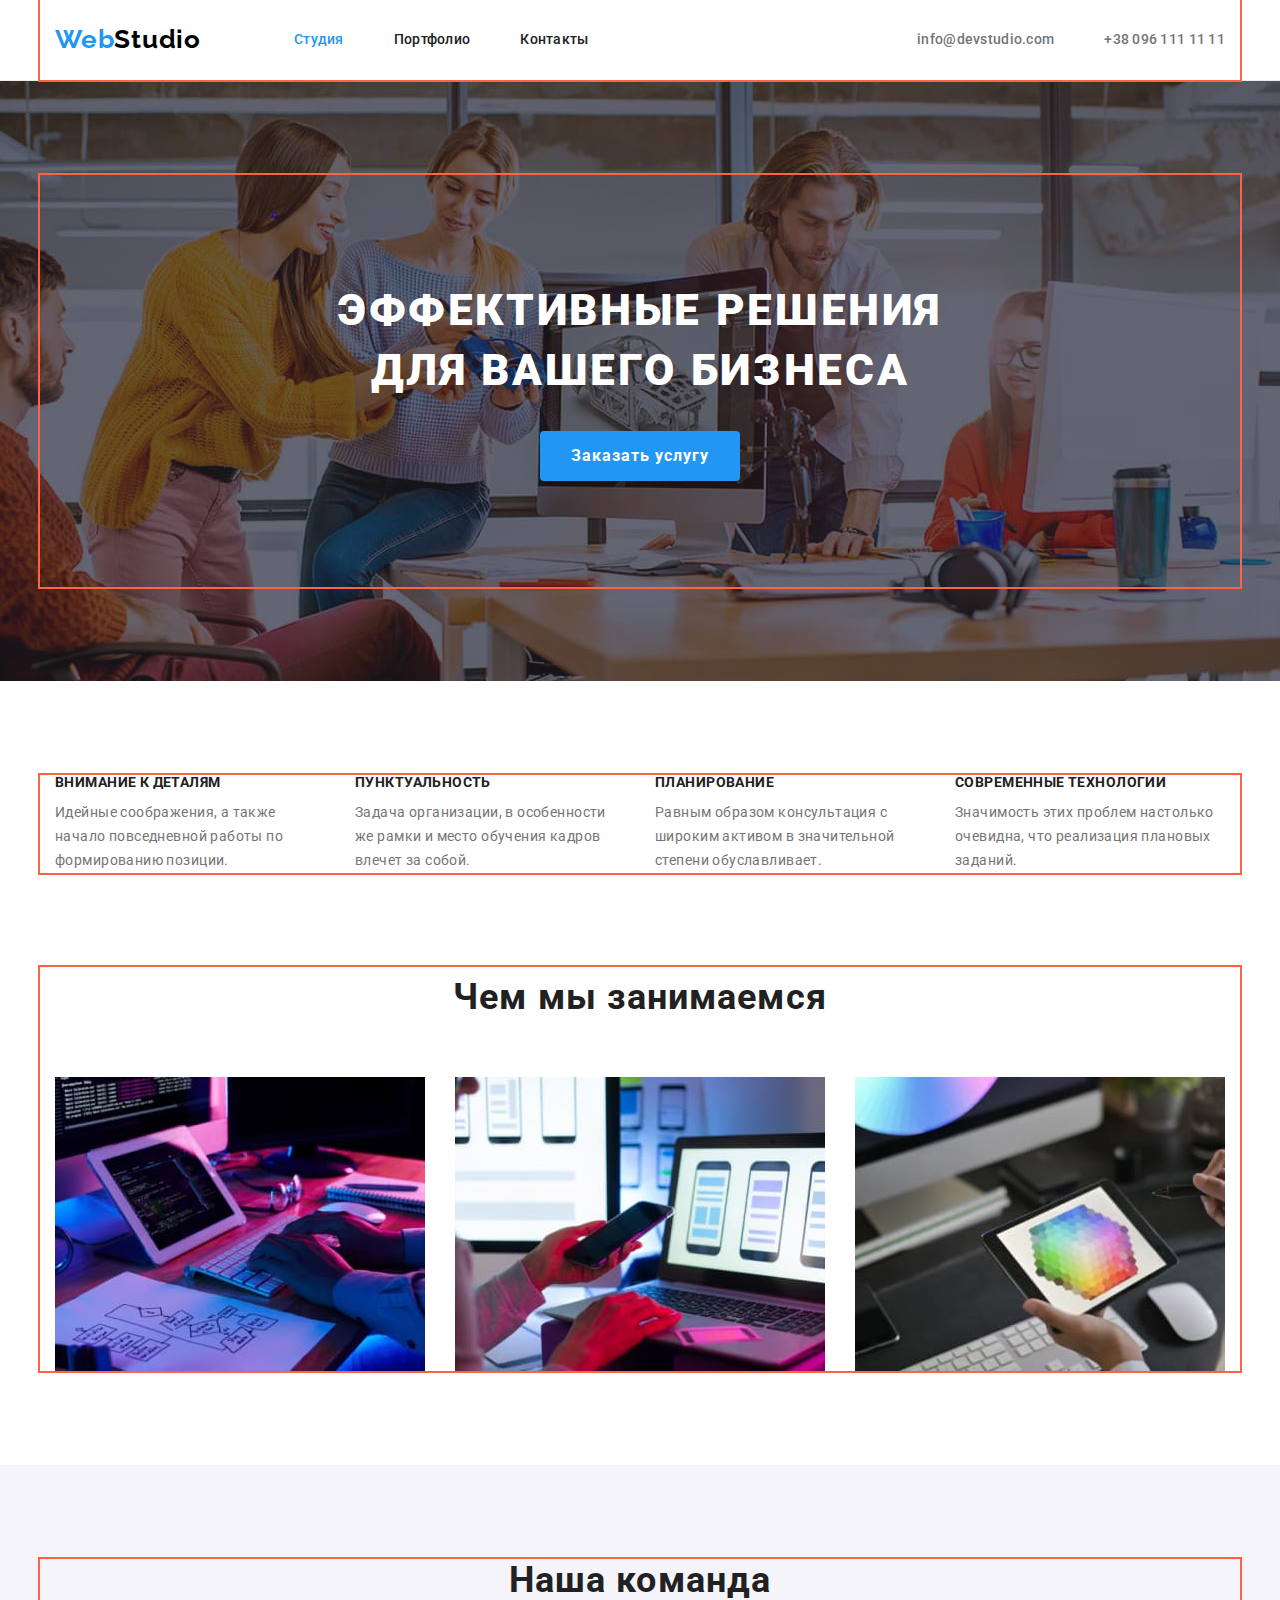
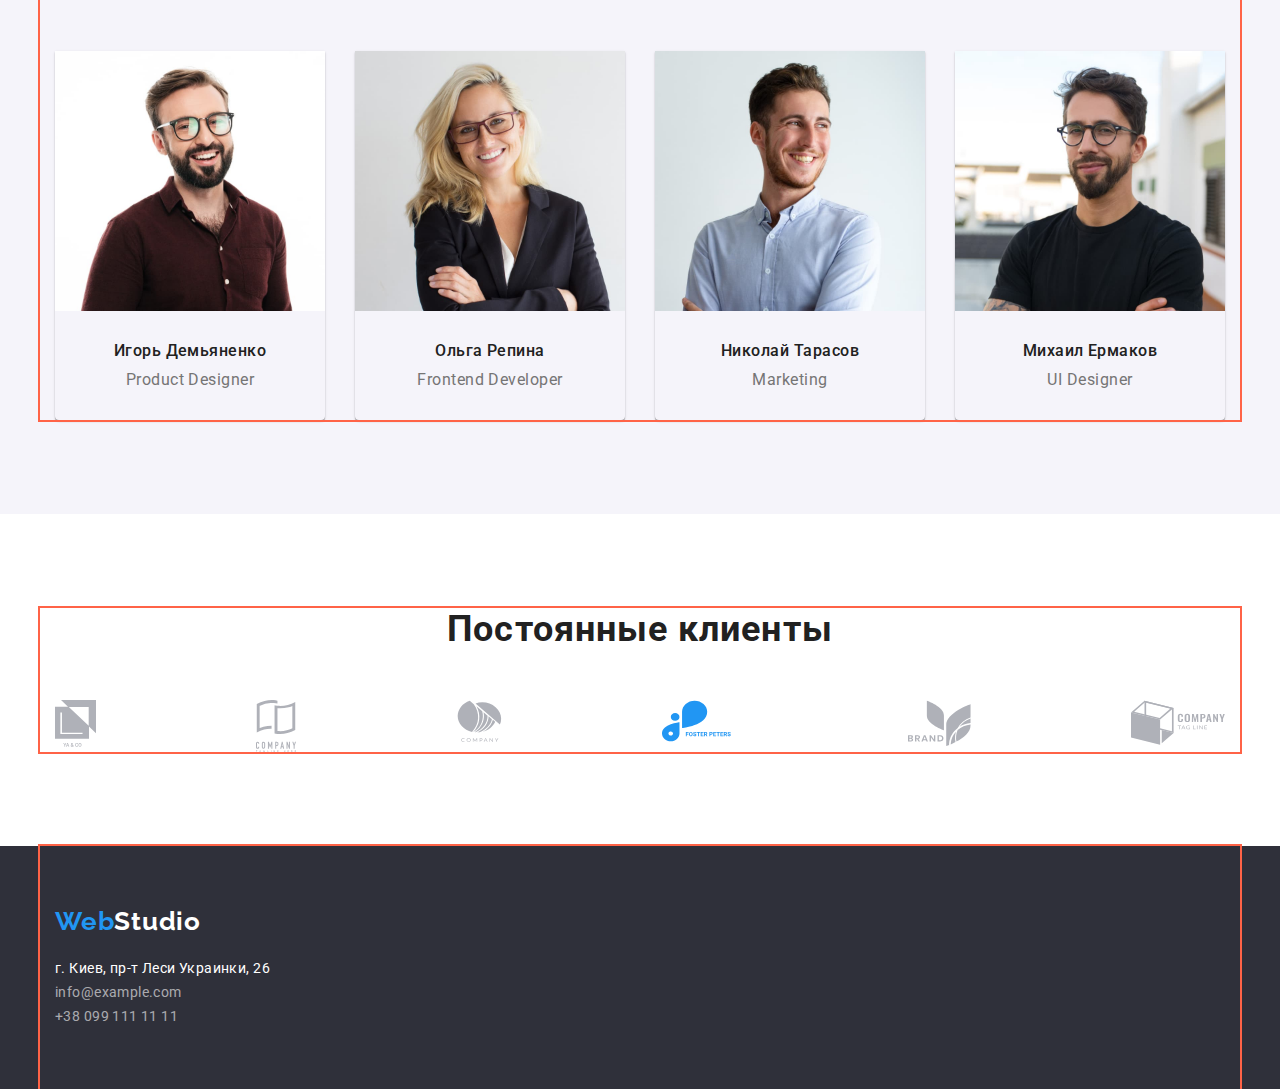
==== index.html @ 95bc1a1c "Добавил стили ховера, фокуса в Portfolio и разметку секции "Постоянные клиенты" в index.html" ====
<!DOCTYPE html>
<html lang="ru">
    <head>
        <meta charset="UTF-8" />
        <meta http-equiv="X-UA-Compatible" content="IE=edge" />
        <meta name="viewport" content="width=device-width, initial-scale=1.0" />
        <title>goit-markup-hw-02</title>
        <link rel="stylesheet" href="https://cdnjs.cloudflare.com/ajax/libs/modern-normalize/1.1.0/modern-normalize.min.css" />
        <link rel="preconnect" href="https://fonts.googleapis.com" />
        <link rel="preconnect" href="https://fonts.gstatic.com" crossorigin />
        <link href="https://fonts.googleapis.com/css2?family=Raleway:wght@700&family=Roboto:wght@400;500;700;900&display=swap" rel="stylesheet" />
        <link rel="stylesheet" href="./css/styles.css" />
    </head>

    <body>
        <!-- Шапка -->
        <header class="header">
            <!-- Навигация -->
            <div class="container">
                <nav class="header-navigation">
                    <a class="logo link" href="" lang="en"><span class="accent">Web</span>Studio</a>
                    <ul class="header-list list">
                        <li class="header-item">
                            <a class="header-link link active-page" href="./index.html">Студия</a>
                        </li>

                        <li class="header-item">
                            <a class="header-link link" href="./portfolio.html">Портфолио</a>
                        </li>

                        <li class="header-item">
                            <a class="header-link link" href="">Контакты</a>
                        </li>
                    </ul>
                </nav>

                <!-- Контакты -->
                <ul class="header-contacts list">
                    <li class="header-contacts-item">
                        <a class="header-contacts-link link" href="mailto:info@devstudio.com">info@devstudio.com</a>
                    </li>
                    <li class="header-contacts-item">
                        <a class="header-contacts-link link" href="tel:+380961111111">+38 096 111 11 11</a>
                    </li>
                </ul>
            </div>
        </header>

        <main>
            <!-- Герой -->
            <section class="hero section overlay">
                <div class="container">
                    <h1 class="hero-title">Эффективные решения для вашего бизнеса</h1>
                    <button class="hero-button" type="button">Заказать услугу</button>
                </div>
            </section>

            <!-- Особенности -->
            <section class="features section">
                <div class="container">
                    <h2 class="visually-hidden">Особенности</h2>
                    <ul class="features-list list">
                        <li class="features-item">
                            <h3 class="features-title">Внимание к деталям</h3>
                            <p class="features-item-text">Идейные соображения, а также начало повседневной работы по формированию позиции.</p>
                        </li>

                        <li class="features-item">
                            <h3 class="features-title">Пунктуальность</h3>
                            <p class="features-item-text">Задача организации, в особенности же рамки и место обучения кадров влечет за собой.</p>
                        </li>

                        <li class="features-item">
                            <h3 class="features-title">Планирование</h3>
                            <p class="features-item-text">Равным образом консультация с широким активом в значительной степени обуславливает.</p>
                        </li>

                        <li class="features-item">
                            <h3 class="features-title">Современные технологии</h3>
                            <p class="features-item-text">Значимость этих проблем настолько очевидна, что реализация плановых заданий.</p>
                        </li>
                    </ul>
                </div>
            </section>

            <!-- Чем мы занимаемся -->
            <section class="works section">
                <div class="container">
                    <h2 class="works-title">Чем мы занимаемся</h2>
                    <ul class="works-list list">
                        <li class="works-item">
                            <img
                                class="works-image"
                                src="./images/studio/we-doing/we-doing-1.jpg"
                                alt="Рабочий стол программиста"
                                width="370"
                                height="294"
                            />
                        </li>

                        <li class="works-item">
                            <img
                                class="works-image"
                                src="./images/studio/we-doing/we-doing-2.jpg"
                                alt="Веб дизайнер разрабатывает интерфейс мобильного приложения"
                                width="370"
                                height="294"
                            />
                        </li>

                        <li class="works-item">
                            <img
                                class="works-image"
                                src="./images/studio/we-doing/we-doing-3.jpg"
                                alt="Веб дизайнер подбирает цвета графики"
                                width="370"
                                height="294"
                            />
                        </li>
                    </ul>
                </div>
            </section>

            <!-- Наша команда -->
            <section class="team section">
                <div class="container">
                    <h2 class="team-title">Наша команда</h2>
                    <ul class="team-list list">
                        <li class="team-item">
                            <img class="team-image" src="./images/studio/our-team/our-team-1.jpg" alt="Игорь Демьяненко" width="270" height="260" />
                            <div class="team-item-content">
                                <h3 class="team-item-title">Игорь Демьяненко</h3>
                                <p class="team-item-text">Product Designer</p>
                            </div>
                        </li>

                        <li class="team-item">
                            <img class="team-image" src="./images/studio/our-team/our-team-2.jpg" alt="Ольга Репина" width="270" height="260" />
                            <div class="team-item-content">
                                <h3 class="team-item-title">Ольга Репина</h3>
                                <p class="team-item-text">Frontend Developer</p>
                            </div>
                        </li>

                        <li class="team-item">
                            <img class="team-image" src="./images/studio/our-team/our-team-3.jpg" alt="Николай Тарасов" width="270" height="260" />
                            <div class="team-item-content">
                                <h3 class="team-item-title">Николай Тарасов</h3>
                                <p class="team-item-text">Marketing</p>
                            </div>
                        </li>

                        <li class="team-item">
                            <img class="team-image" src="./images/studio/our-team/our-team-4.jpg" alt="Михаил Ермаков" width="270" height="260" />
                            <div class="team-item-content">
                                <h3 class="team-item-title">Михаил Ермаков</h3>
                                <p class="team-item-text">UI Designer</p>
                            </div>
                        </li>
                    </ul>
                </div>
            </section>

            <!-- Постоянные клиенты -->
            <section class="clients section">
                <div class="container">
                    <h2 class="clients-title">Постоянные клиенты</h2>
                    <div class="clients-logo">
                        <ul class="clients-logo-list list">
                            <li class="clients-logo-item"><img class="clients-logo-img" src="./images/clients/group-1.svg" alt="" /></li>

                            <li class="clients-logo-item"><img class="clients-logo-img" src="./images/clients/group-2.svg" alt="" /></li>

                            <li class="clients-logo-item"><img class="clients-logo-img" src="./images/clients/group-3.svg" alt="" /></li>

                            <li class="clients-logo-item"><img class="clients-logo-img" src="./images/clients/group-4.svg" alt="" /></li>

                            <li class="clients-logo-item"><img class="clients-logo-img" src="./images/clients/group-5.svg" alt="" /></li>

                            <li class="clients-logo-item"><img class="clients-logo-img" src="./images/clients/group-6.svg" alt="" /></li>
                        </ul>
                    </div>
                </div>
            </section>
        </main>

        <!-- Футер -->
        <footer class="footer">
            <div class="container">
                <a class="footer-logo link" href="" lang="en"><span class="accent">Web</span>Studio</a>
                <address>
                    <ul class="footer-list list">
                        <li class="footer-item">
                            <a
                                class="footer-address link"
                                href="https://goo.gl/maps/hov3UNKiMbJjnXm66"
                                target="_blank"
                                rel="noopener noreferrer nofollow"
                                >г. Киев, пр-т Леси Украинки, 26</a
                            >
                        </li>
                        <li class="footer-contacts-item">
                            <a class="footer-contacts-link link" href="mailto:info@example.com">info@example.com</a>
                        </li>
                        <li class="footer-contacts-item">
                            <a class="footer-contacts-link link" href="tel:+380991111111">+38 099 111 11 11</a>
                        </li>
                    </ul>
                </address>
            </div>
        </footer>
    </body>
</html>
---- css/styles.css ----
:root {
    --main-text-color: #757575;
    --secondary-text-color: #212121;
    --accent-link-color: #2196f3;
    --main-bg-color: #ffffff;
    --secondary-bg-color: #f5f4fa;
    --hero-footer-bg-color: #2f303a;

    --section-padding: 94px;
    --card-set-gap: 30px;
}

/* -------Ресет стилей------- */
*,
*::before,
*::after {
    box-sizing: border-box;
    margin: 0 auto;
    padding-left: 0;
    padding-right: 0;
}

body {
    font-family: "Roboto", sans-serif;
    color: var(--main-text-color);
    background-color: var(--main-bg-color);
}

/* -------Снимаем стили списков------ */
.list {
    list-style: none;
}

/* -------Снимаем стили ссылок------ */
.link {
    text-decoration: none;
}

/* -------Задаем стили картинкам------ */
img {
    display: block;
    max-width: 100%;
    height: auto;
}

/* -------Скрываем заголовок секции------- */
.visually-hidden {
    position: absolute;
    width: 1px;
    height: 1px;
    margin: -1px;
    border: 0;
    padding: 0;
    white-space: nowrap;
    clip-path: inset(100%);
    clip: rect(0 0 0 0);
    overflow: hidden;
}

/* -------Контейнер для секций------- */
.container {
    width: 1200px;
    margin: 0 auto;
    padding: 0 15px;
    outline: 2px solid tomato;
}

/* -------Паддинги для секций------- */
.section {
    padding-top: var(--section-padding);
    padding-bottom: var(--section-padding);
}

/* -------Шапка------- */
.header {
    border-color: var(--main-bg-color);
    border-bottom: 1px solid #ececec;
}

.header > .container {
    display: flex;
    align-items: center;
}
.header-navigation {
    display: flex;
    align-items: center;
    margin-left: 0;
    margin-right: 0;
}

.logo {
    margin-right: 93px;
    padding-top: 24px;
    padding-bottom: 25px;

    font-family: "Raleway", sans-serif;
    font-weight: 700;
    font-size: 26px;
    line-height: 1.19;
    letter-spacing: 0.03em;
    color: #000000;
}

.logo .accent {
    color: #2196f3;
}

.header-list {
    display: flex;
}

.header-item:not(:last-child) {
    margin-right: 50px;
}

.header-link,
.header-contacts-link {
    display: block;
    padding-top: 32px;
    padding-bottom: 32px;

    font-weight: 500;
    font-size: 14px;
    line-height: 1.14;
    letter-spacing: 0.02em;
    color: #212121;
}

.header-link.active-page {
    color: var(--accent-link-color);
}

.header-link:hover,
.header-link:focus {
    color: var(--accent-link-color);
}

/* -------Contacts------- */
.header-contacts {
    display: flex;
    align-items: center;
}

.header-contacts {
    margin-right: 0;
    margin-left: auto;
}

.header-contacts-link {
    color: var(--main-text-color);
}

.header-contacts-link:hover,
.header-contacts-link:focus {
    color: var(--accent-link-color);
}

.header-contacts-item:not(:last-child) {
    margin-right: 50px;
}

/* -------Герой------- */
.hero {
    text-align: center;
    background: var(--hero-footer-bg-color);
}

.overlay {
    max-width: 1600px;
    height: 600px;
    margin-left: auto;
    margin-right: auto;
    background-image: linear-gradient(rgba(47, 48, 58, 0.4), rgba(47, 48, 58, 0.4)),
        url(../images/background-header.jpg);
    background-repeat: no-repeat;
    background-position: center;
    background-size: cover;
}

.hero > .container {
    padding-top: calc(200px - var(--section-padding));
    padding-bottom: calc(200px - var(--section-padding));
}

.hero-title {
    margin-bottom: 30px;
    width: 696px;

    font-weight: 900;
    font-size: 44px;
    line-height: 1.36;
    letter-spacing: 0.06em;
    text-transform: uppercase;
    color: #ffffff;
}

.hero-button {
    margin: 0 auto;
    min-width: 200px;
    height: 50px;

    font-weight: 700;
    font-size: 16px;
    line-height: 1.87;
    letter-spacing: 0.06em;
    color: #ffffff;
    background: #2196f3;

    border: 1px solid transparent;
    border-radius: 4px;
    cursor: pointer;
}

.hero-button:hover,
.hero-button:focus {
    background-color: #188ce8;
}

/* -------Особенности------- */
.features {
    padding-bottom: 0;
}

.features-list {
    display: flex;
    align-items: center;
}

.features-item {
    margin-left: 0;
    margin-right: 0;
}

.features-item:not(:last-child) {
    margin-right: 30px;
}

.features-title {
    margin-bottom: 10px;

    font-weight: 700;
    font-size: 14px;
    line-height: 1.14;
    letter-spacing: 0.03em;
    text-transform: uppercase;
    color: var(--secondary-text-color);
}

.features-item-text {
    width: 270px;

    font-size: 14px;
    line-height: 1.71;
    letter-spacing: 0.03em;
}

/* -------Чем мы занимаемся------- */
.works-title {
    margin-bottom: 50px;

    font-weight: 700;
    font-size: 36px;
    line-height: 1.67;
    text-align: center;
    letter-spacing: 0.03em;
    color: var(--secondary-text-color);
}

.works-list {
    display: flex;
}

.works-item {
    width: 370px;
    margin-left: 0;
    margin-right: 0;
}

.works-item:not(:last-child) {
    margin-right: 30px;
}

/* -------Наша команда------- */
.team {
    background-color: var(--secondary-bg-color);
}

.team-list {
    display: flex;
}

.team-title {
    margin-bottom: 50px;

    font-weight: 700;
    font-size: 36px;
    line-height: 1.17;
    text-align: center;
    letter-spacing: 0.03em;
    color: var(--secondary-text-color);
}

.team-item {
    border-bottom: 1px solid transparent;
    border-radius: 0px 0px 4px 4px;

    box-shadow: 0px 1px 3px rgba(0, 0, 0, 0.12), 0px 1px 1px rgba(0, 0, 0, 0.14), 0px 2px 1px rgba(0, 0, 0, 0.2);
}

.team-item:not(:last-child) {
    margin-right: 30px;
}

.team-item-content {
    text-align: center;
    padding-top: 30px;
    padding-bottom: 30px;
}

.team-item-title {
    margin-bottom: 10px;

    font-weight: 500;
    font-size: 16px;
    line-height: 1.19;
    letter-spacing: 0.03em;
    color: var(--secondary-text-color);
}

.team-item-text {
    font-size: 16px;
    line-height: 1.19;
    letter-spacing: 0.03em;
}

/* -------Постоянные клиенты------- */
.clients-title {
    display: block;
    margin-left: 0;
    margin-right: 0;
    margin-bottom: 50px;

    font-weight: bold;
    font-size: 36px;
    line-height: 1.17;
    text-align: center;
    letter-spacing: 0.03em;
    color: var(--secondary-text-color);
}

.clients-logo-list {
    display: flex;
    justify-content: space-between;
}

.clients-logo-item {
    margin-left: 0;
    margin-right: 0;
}

/* -------Футер------- */
.footer {
    background-color: var(--hero-footer-bg-color);
}

.footer > .container {
    padding-top: 60px;
    padding-bottom: 60px;
}

.footer-logo {
    font-family: Raleway;
    font-weight: 700;
    font-size: 26px;
    line-height: 1.19;
    letter-spacing: 0.03em;
    color: #ffffff;
}

.footer-logo > .accent {
    color: #2196f3;
}

.footer-list {
    font-style: normal;

    margin-top: 20px;
}

.footer-address,
.footer-contacts-link {
    font-size: 14px;
    line-height: 1.71;
    letter-spacing: 0.03em;
    color: #ffffff;
}

.footer-contacts-link {
    color: rgba(255, 255, 255, 0.6);
}

.footer-address:hover,
.footer-address:focus,
.footer-contacts-link:hover,
.footer-contacts-link:focus {
    color: var(--accent-link-color);
}

/* -------Навигация для секции Портфолио------- */
.portfolio-list {
    display: flex;
    justify-content: center;
    padding-bottom: 16px;
    margin-bottom: 34px;
}

.portfolio-item {
    margin: 0;
}

.portfolio-item:not(:last-child) {
    margin-right: 8px;
}

.portfolio-button {
    padding: 6px 22px;

    font-weight: 500;
    font-size: 16px;
    line-height: 1.62;
    text-align: center;
    letter-spacing: 0.03em;
    background-color: var(--secondary-bg-color);
    color: #212121;

    cursor: pointer;
    border: 0;
    border-radius: 4px;
}

.portfolio-button:hover,
.portfolio-button:focus {
    background-color: var(--accent-link-color);
    color: #ffffff;
    box-shadow: 0px 3px 1px rgba(0, 0, 0, 0.1), 0px 1px 2px rgba(0, 0, 0, 0.08), 0px 2px 2px rgba(0, 0, 0, 0.12);
}

/* -------Портфолио Примеры работ------- */
.card-set-title {
    margin-bottom: 4px;

    font-weight: 700;
    font-size: 18px;
    line-height: 2;
    letter-spacing: 0.06em;
    color: var(--secondary-text-color);
}

.card-set-text {
    font-size: 16px;
    line-height: 1.87;
    letter-spacing: 0.03em;
    color: var(--main-text-color);
}

/* -------Сетка для карточек Портфолио------- */
.card-set {
    display: flex;
    flex-wrap: wrap;

    margin-right: calc(-1 * var(--card-set-gap));
    margin-bottom: calc(-1 * var(--card-set-gap));
}

.card-set > .card-set-item {
    flex-basis: calc(100% / 3 - var(--card-set-gap));

    margin-right: var(--card-set-gap);
    margin-bottom: var(--card-set-gap);
}

.card-set-content {
    padding: 20px 24px;
    border: 1px solid #eeeeee;
    border-top: unset;
}

.card-set-item:hover,
.card-set-item:focus {
    box-shadow: 0px 1px 1px rgba(0, 0, 0, 0.12), 0px 4px 4px rgba(0, 0, 0, 0.06), 1px 4px 6px rgba(0, 0, 0, 0.16);
}
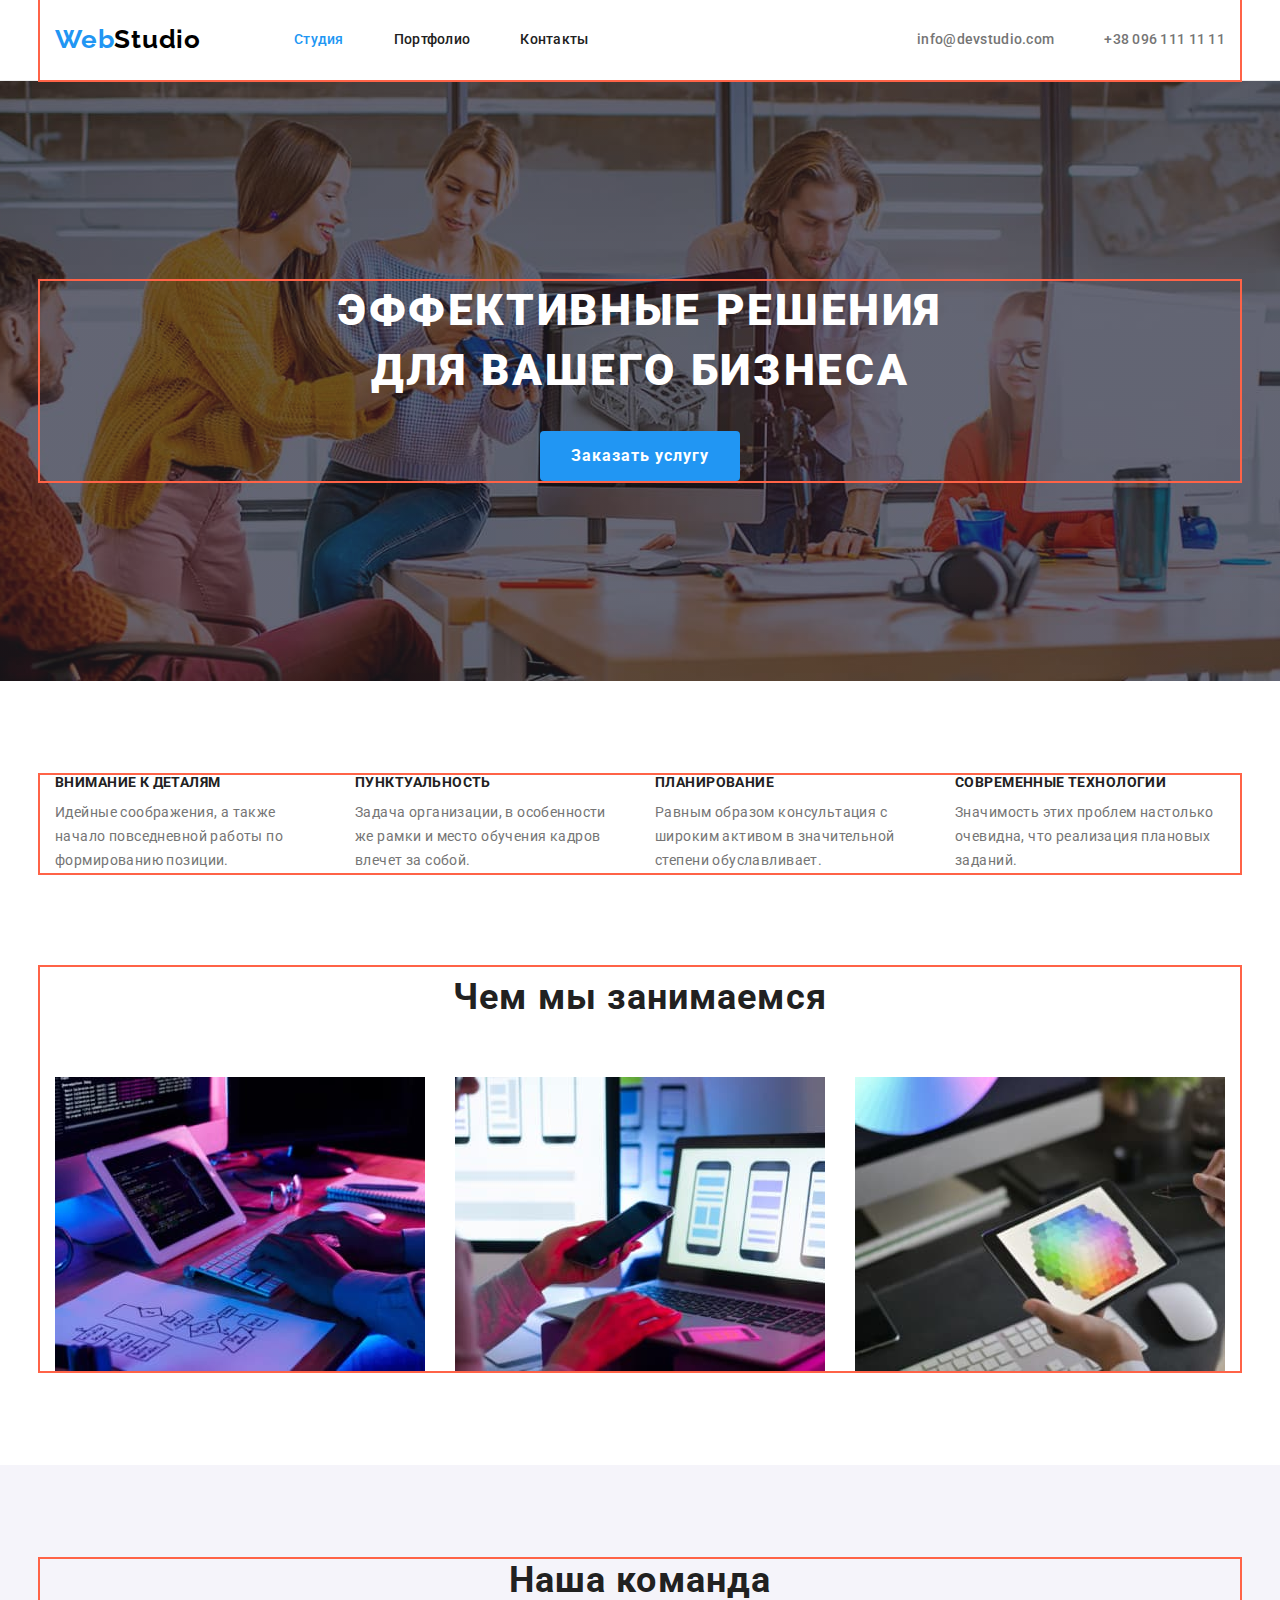
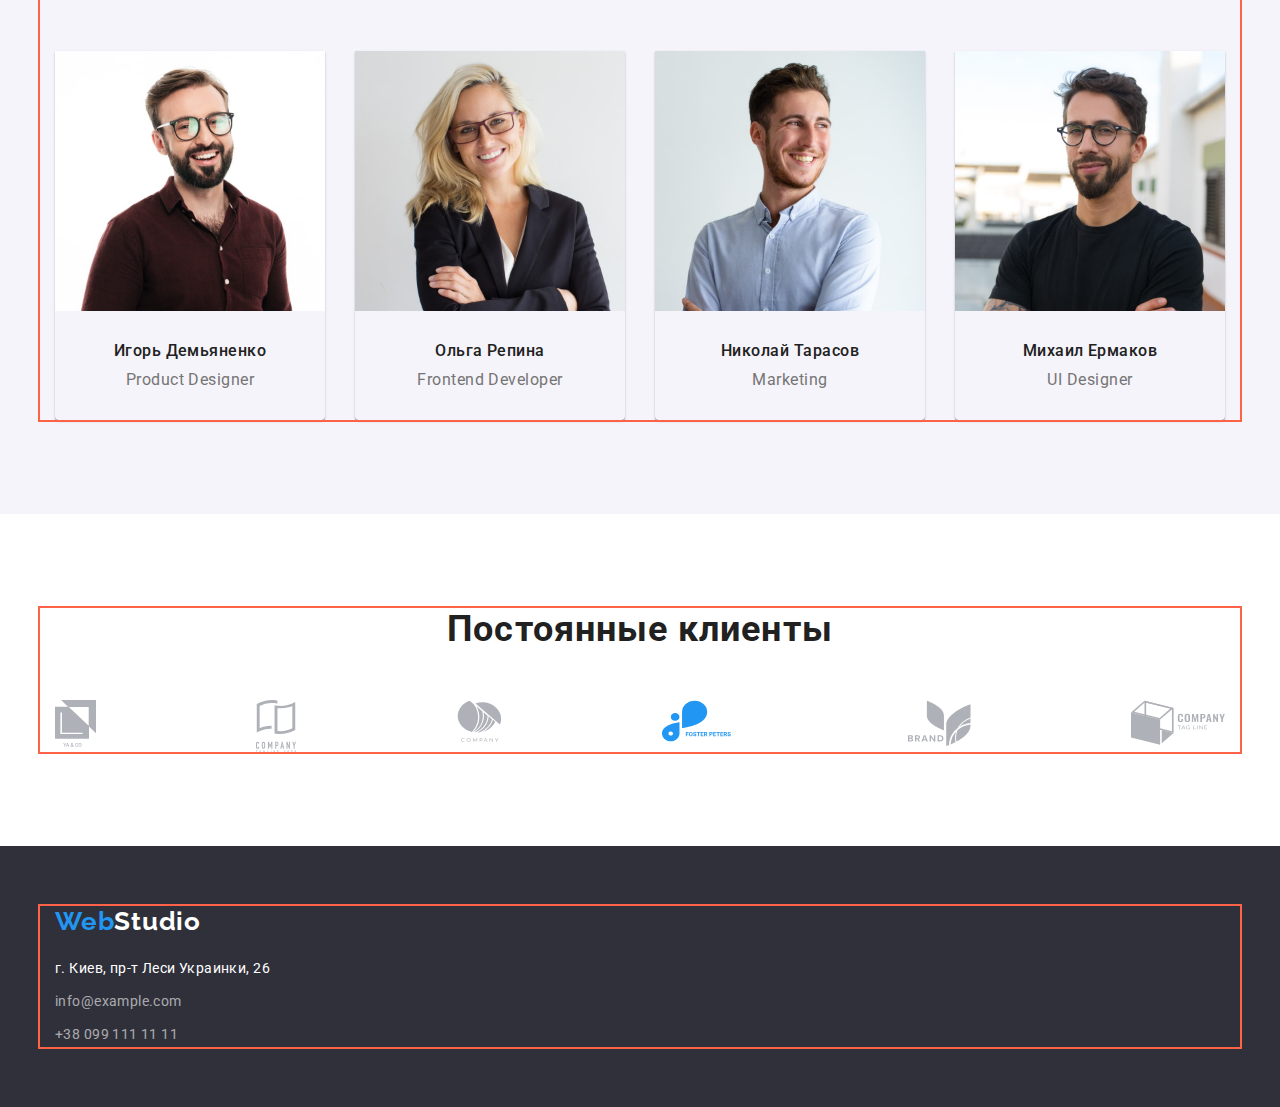
==== commit 9d9b7912: "Внес исправления в Героя, Футер и Портфолио, согласно ДЗ-3" ====
--- a/index.html
+++ b/index.html
@@ -188,7 +188,7 @@
         <footer class="footer">
             <div class="container">
                 <a class="footer-logo link" href="" lang="en"><span class="accent">Web</span>Studio</a>
-                <address>
+                <address class="address">
                     <ul class="footer-list list">
                         <li class="footer-item">
                             <a
@@ -199,10 +199,10 @@
                                 >г. Киев, пр-т Леси Украинки, 26</a
                             >
                         </li>
-                        <li class="footer-contacts-item">
+                        <li class="footer-item">
                             <a class="footer-contacts-link link" href="mailto:info@example.com">info@example.com</a>
                         </li>
-                        <li class="footer-contacts-item">
+                        <li class="footer-item">
                             <a class="footer-contacts-link link" href="tel:+380991111111">+38 099 111 11 11</a>
                         </li>
                     </ul>
--- a/css/styles.css
+++ b/css/styles.css
@@ -163,6 +163,9 @@
 .hero {
     text-align: center;
     background: var(--hero-footer-bg-color);
+
+    padding-top: 200px;
+    padding-bottom: 200px;
 }
 
 .overlay {
@@ -177,11 +180,6 @@
     background-size: cover;
 }
 
-.hero > .container {
-    padding-top: calc(200px - var(--section-padding));
-    padding-bottom: calc(200px - var(--section-padding));
-}
-
 .hero-title {
     margin-bottom: 30px;
     width: 696px;
@@ -206,7 +204,7 @@
     color: #ffffff;
     background: #2196f3;
 
-    border: 1px solid transparent;
+    border: none;
     border-radius: 4px;
     cursor: pointer;
 }
@@ -361,9 +359,7 @@
 /* -------Футер------- */
 .footer {
     background-color: var(--hero-footer-bg-color);
-}
-
-.footer > .container {
+
     padding-top: 60px;
     padding-bottom: 60px;
 }
@@ -381,10 +377,16 @@
     color: #2196f3;
 }
 
+.address {
+    margin-top: 20px;
+}
+
 .footer-list {
     font-style: normal;
-
-    margin-top: 20px;
+}
+
+.footer-item:not(:last-child) {
+    margin-bottom: 9px;
 }
 
 .footer-address,
@@ -393,10 +395,6 @@
     line-height: 1.71;
     letter-spacing: 0.03em;
     color: #ffffff;
-}
-
-.footer-contacts-link {
-    color: rgba(255, 255, 255, 0.6);
 }
 
 .footer-address:hover,
@@ -406,12 +404,15 @@
     color: var(--accent-link-color);
 }
 
+.footer-contacts-link {
+    color: rgba(255, 255, 255, 0.6);
+}
+
 /* -------Навигация для секции Портфолио------- */
 .portfolio-list {
     display: flex;
     justify-content: center;
-    padding-bottom: 16px;
-    margin-bottom: 34px;
+    margin-bottom: 50px;
 }
 
 .portfolio-item {
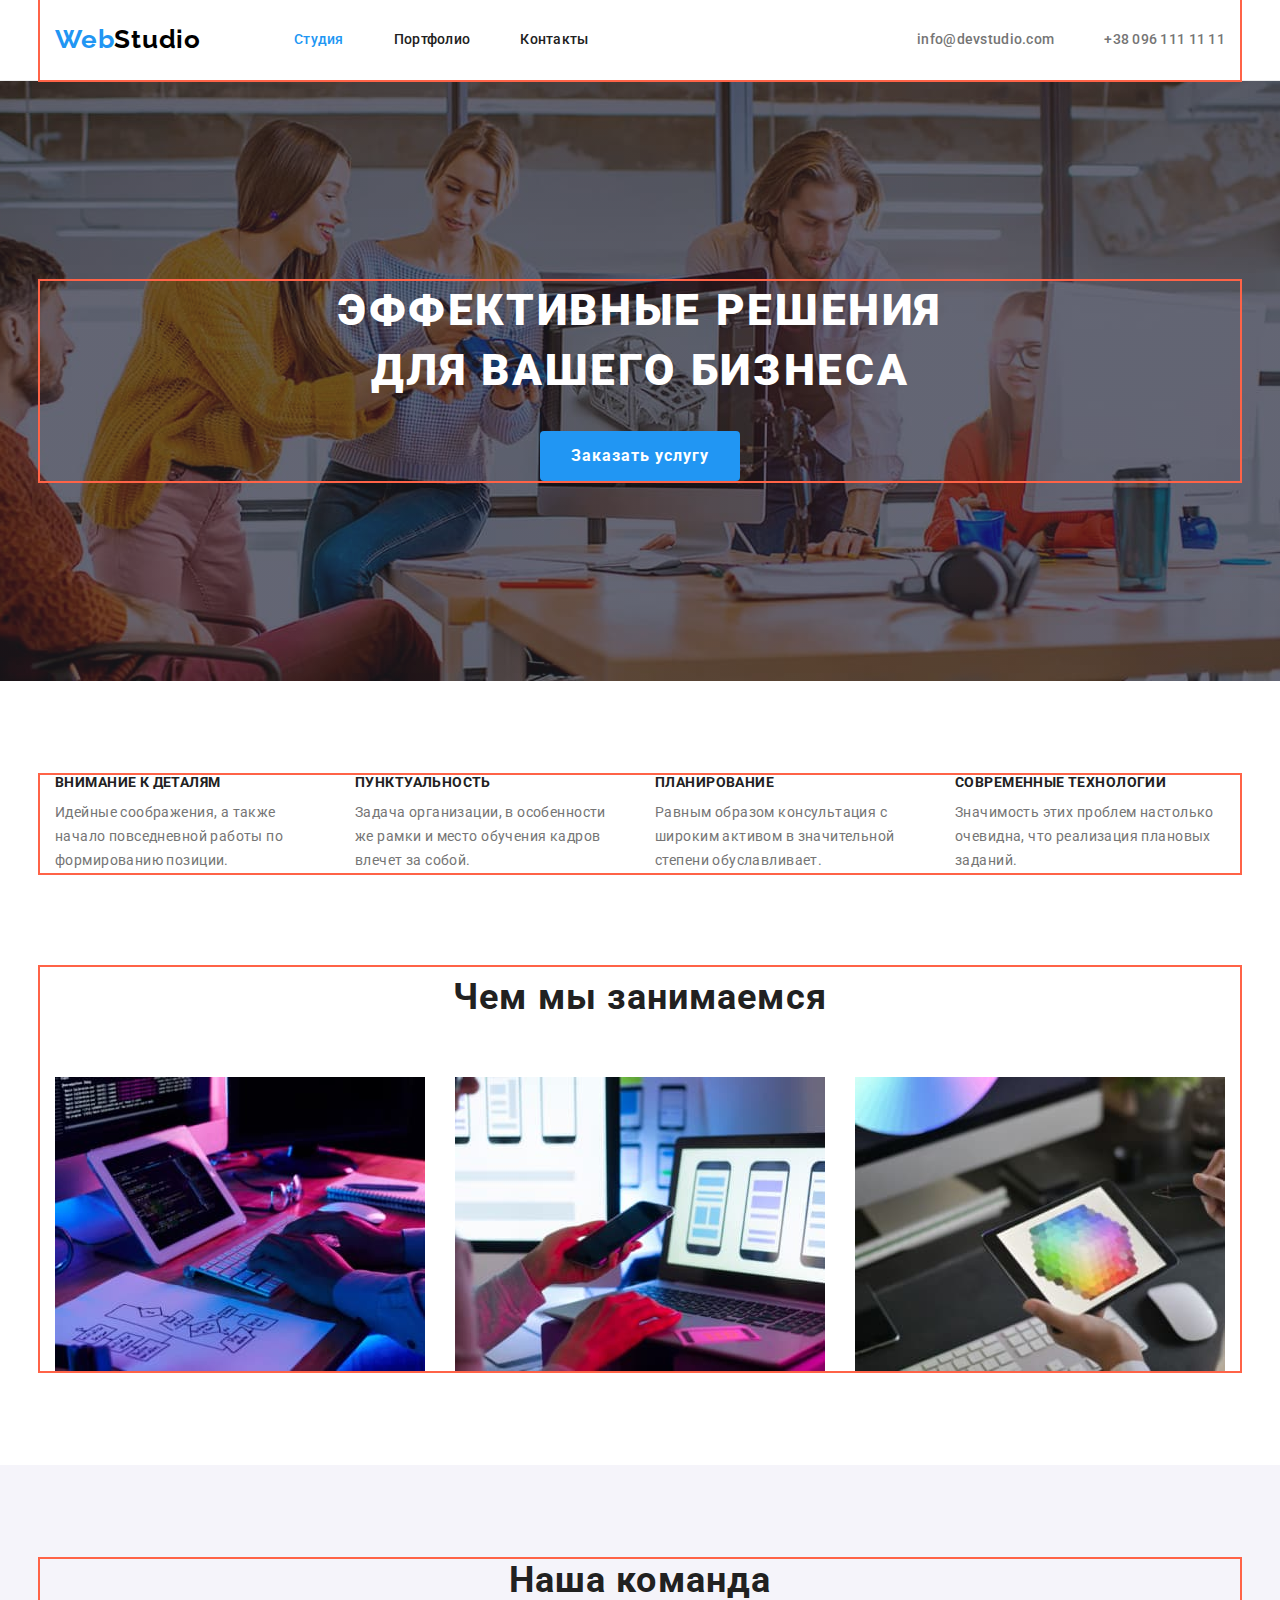
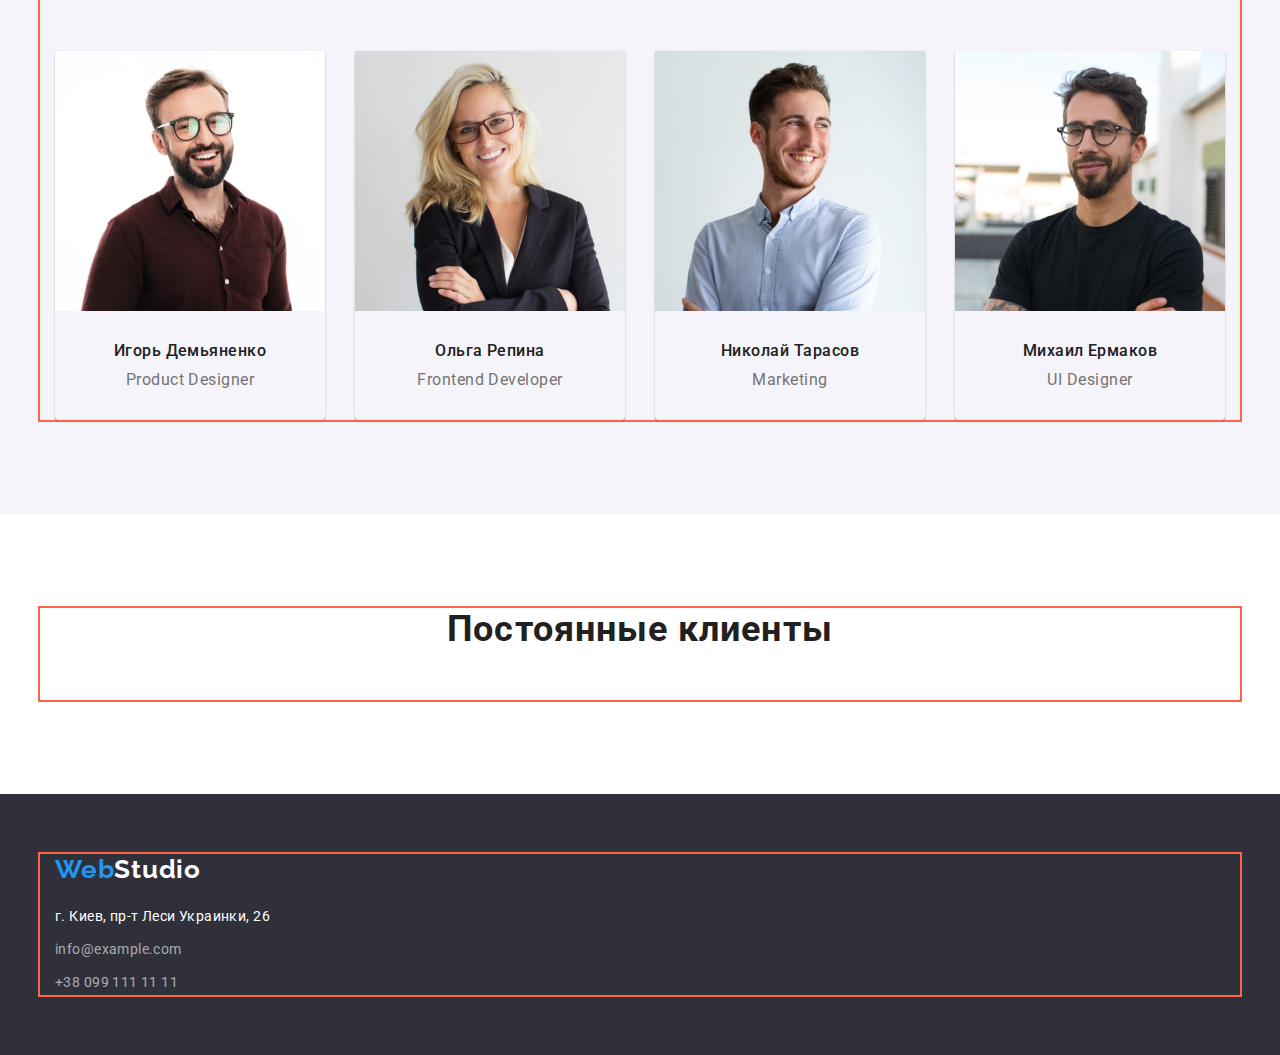
==== commit c251c274: "убрал картинки иконок с images, убрал лишний класс в секции hero" ====
--- a/index.html
+++ b/index.html
@@ -48,7 +48,7 @@
 
         <main>
             <!-- Герой -->
-            <section class="hero section overlay">
+            <section class="hero section">
                 <div class="container">
                     <h1 class="hero-title">Эффективные решения для вашего бизнеса</h1>
                     <button class="hero-button" type="button">Заказать услугу</button>
--- a/css/styles.css
+++ b/css/styles.css
@@ -166,9 +166,7 @@
 
     padding-top: 200px;
     padding-bottom: 200px;
-}
-
-.overlay {
+
     max-width: 1600px;
     height: 600px;
     margin-left: auto;
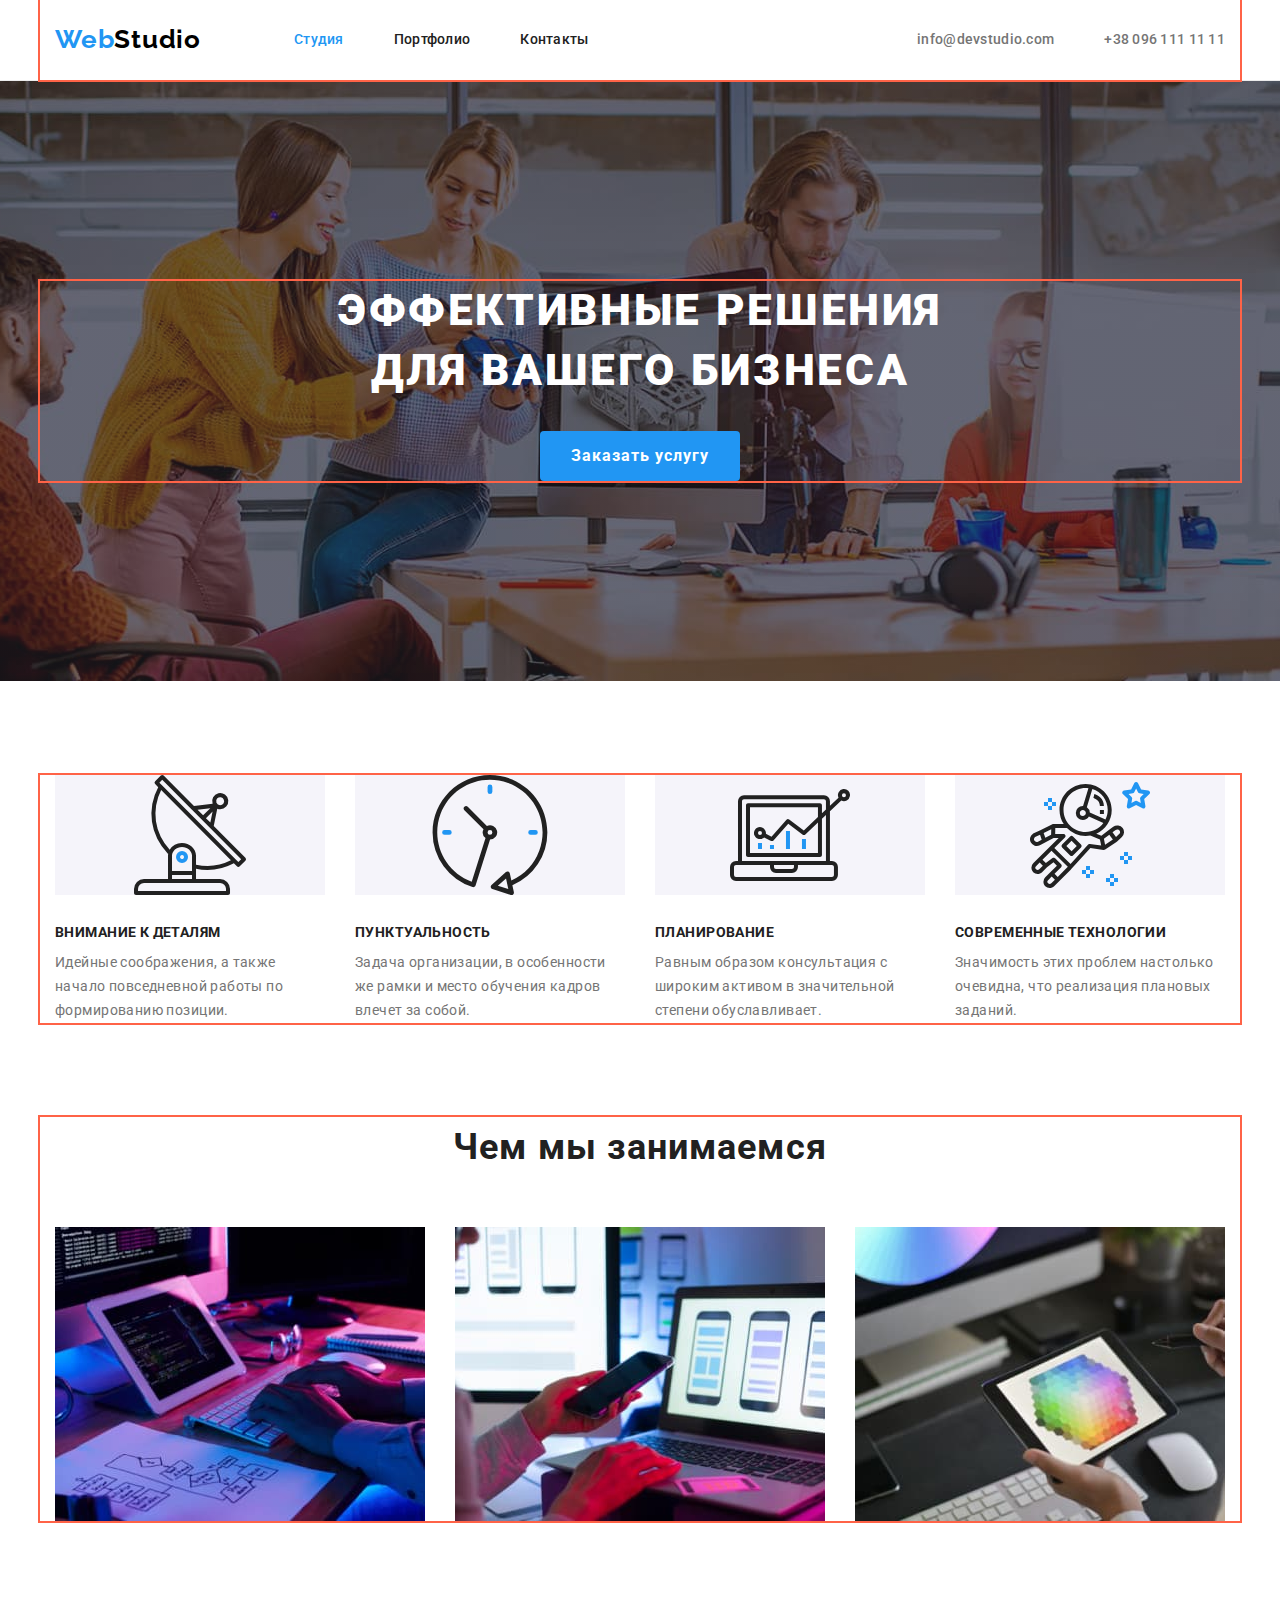
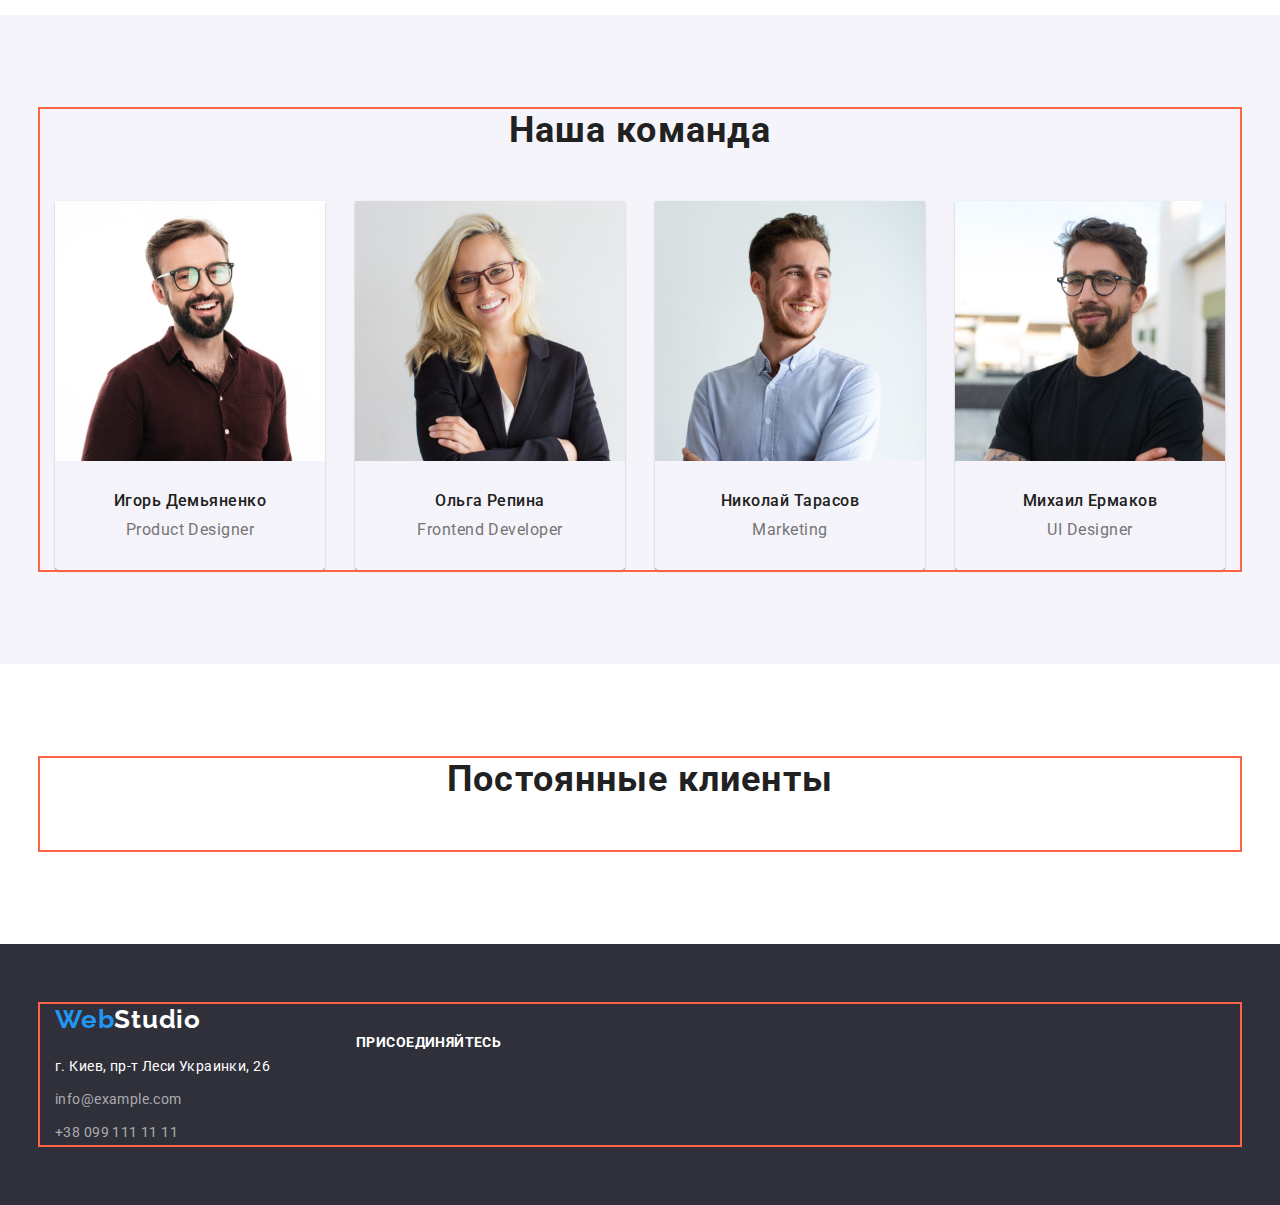
==== commit 6d9a1a58: "Прописал декор в Наши особенности и футер(не полностью)" ====
--- a/index.html
+++ b/index.html
@@ -60,22 +60,22 @@
                 <div class="container">
                     <h2 class="visually-hidden">Особенности</h2>
                     <ul class="features-list list">
-                        <li class="features-item">
+                        <li class="features-item icon-antenna">
                             <h3 class="features-title">Внимание к деталям</h3>
                             <p class="features-item-text">Идейные соображения, а также начало повседневной работы по формированию позиции.</p>
                         </li>
 
-                        <li class="features-item">
+                        <li class="features-item icon-clock">
                             <h3 class="features-title">Пунктуальность</h3>
                             <p class="features-item-text">Задача организации, в особенности же рамки и место обучения кадров влечет за собой.</p>
                         </li>
 
-                        <li class="features-item">
+                        <li class="features-item icon-diagram">
                             <h3 class="features-title">Планирование</h3>
                             <p class="features-item-text">Равным образом консультация с широким активом в значительной степени обуславливает.</p>
                         </li>
 
-                        <li class="features-item">
+                        <li class="features-item icon-astronaut">
                             <h3 class="features-title">Современные технологии</h3>
                             <p class="features-item-text">Значимость этих проблем настолько очевидна, что реализация плановых заданий.</p>
                         </li>
@@ -187,26 +187,60 @@
         <!-- Футер -->
         <footer class="footer">
             <div class="container">
-                <a class="footer-logo link" href="" lang="en"><span class="accent">Web</span>Studio</a>
-                <address class="address">
-                    <ul class="footer-list list">
-                        <li class="footer-item">
+                <div class="footer-left">
+                    <a class="footer-logo link" href="" lang="en"><span class="accent">Web</span>Studio</a>
+                    <address class="address">
+                        <ul class="footer-list list">
+                            <li class="footer-item">
+                                <a
+                                    class="footer-address link"
+                                    href="https://goo.gl/maps/hov3UNKiMbJjnXm66"
+                                    target="_blank"
+                                    rel="noopener noreferrer nofollow"
+                                    >г. Киев, пр-т Леси Украинки, 26</a
+                                >
+                            </li>
+                            <li class="footer-item">
+                                <a class="footer-contacts-link link" href="mailto:info@example.com">info@example.com</a>
+                            </li>
+                            <li class="footer-item">
+                                <a class="footer-contacts-link link" href="tel:+380991111111">+38 099 111 11 11</a>
+                            </li>
+                        </ul>
+                    </address>
+                </div>
+                <div class="footer-right">
+                    <h2 class="footer-title">Присоединяйтесь</h2>
+                    <ul class="footer-icon-list list">
+                        <li class="footer-icon-item">
                             <a
-                                class="footer-address link"
-                                href="https://goo.gl/maps/hov3UNKiMbJjnXm66"
+                                class="footer-icon-instagram link"
+                                href="https://www.instagram.com/"
                                 target="_blank"
                                 rel="noopener noreferrer nofollow"
-                                >г. Киев, пр-т Леси Украинки, 26</a
-                            >
-                        </li>
-                        <li class="footer-item">
-                            <a class="footer-contacts-link link" href="mailto:info@example.com">info@example.com</a>
-                        </li>
-                        <li class="footer-item">
-                            <a class="footer-contacts-link link" href="tel:+380991111111">+38 099 111 11 11</a>
-                        </li>
-                    </ul>
-                </address>
+                            ></a>
+                        </li>
+                        <li class="footer-icon-item">
+                            <a class="footer-icon-twitter link" href="https://twitter.com/" target="_blank" rel="noopener noreferrer nofollow"></a>
+                        </li>
+                        <li class="footer-icon-item">
+                            <a
+                                class="footer-icon-facebook link"
+                                href="https://www.facebook.com/"
+                                target="_blank"
+                                rel="noopener noreferrer nofollow"
+                            ></a>
+                        </li>
+                        <li class="footer-icon-item">
+                            <a
+                                class="footer-icon-linkedin link"
+                                href="https://www.linkedin.com/"
+                                target="_blank"
+                                rel="noopener noreferrer nofollow"
+                            ></a>
+                        </li>
+                    </ul>
+                </div>
             </div>
         </footer>
     </body>
--- a/css/styles.css
+++ b/css/styles.css
@@ -227,6 +227,34 @@
     margin-right: 0;
 }
 
+.features-item::before {
+    content: "";
+    display: block;
+    height: 120px;
+    background-size: contain;
+    background-repeat: no-repeat;
+    background-position: center;
+    background-color: var(--secondary-bg-color);
+
+    margin-bottom: 30px;
+}
+
+.icon-antenna::before {
+    background-image: url(../images/features/antenna.svg);
+}
+
+.icon-clock::before {
+    background-image: url(../images/features/clock.svg);
+}
+
+.icon-diagram::before {
+    background-image: url(../images/features/diagram.svg);
+}
+
+.icon-astronaut::before {
+    background-image: url(../images/features/astronaut.svg);
+}
+
 .features-item:not(:last-child) {
     margin-right: 30px;
 }
@@ -362,6 +390,25 @@
     padding-bottom: 60px;
 }
 
+.footer .container {
+    display: flex;
+}
+
+.footer-left,
+.footer-right {
+    margin: 0;
+    align-self: center;
+}
+
+.footer-left {
+    width: 231px;
+    margin-right: 70px;
+}
+
+.footer-right {
+    width: 206px;
+}
+
 .footer-logo {
     font-family: Raleway;
     font-weight: 700;
@@ -406,6 +453,50 @@
     color: rgba(255, 255, 255, 0.6);
 }
 
+.footer-title {
+    font-style: normal;
+    font-weight: 700;
+    font-size: 14px;
+    line-height: 1.14;
+    letter-spacing: 0.03em;
+    text-transform: uppercase;
+    color: #ffffff;
+
+    margin-bottom: 20px;
+}
+
+.footer-icon-list {
+    display: flex;
+    justify-content: center;
+    height: 44px;
+}
+
+.footer-icon-list::before {
+    content: "";
+    display: block;
+    height: 44px;
+    background-size: contain;
+    background-repeat: no-repeat;
+    background-position: center;
+    background-color: rgba(255, 255, 255, 0.1);
+}
+
+.footer-icon-instagram::before {
+    background-image: url(../images/footer/instagram.svg);
+}
+
+.footer-icon-twitter::before {
+    background-image: url(../images/footer/twitter.svg);
+}
+
+.footer-icon-facebook::before {
+    background-image: url(../images/footer/facebook.svg);
+}
+
+.footer-icon-linkedin::before {
+    background-image: url(../images/footer/linkedin.svg);
+}
+
 /* -------Навигация для секции Портфолио------- */
 .portfolio-list {
     display: flex;
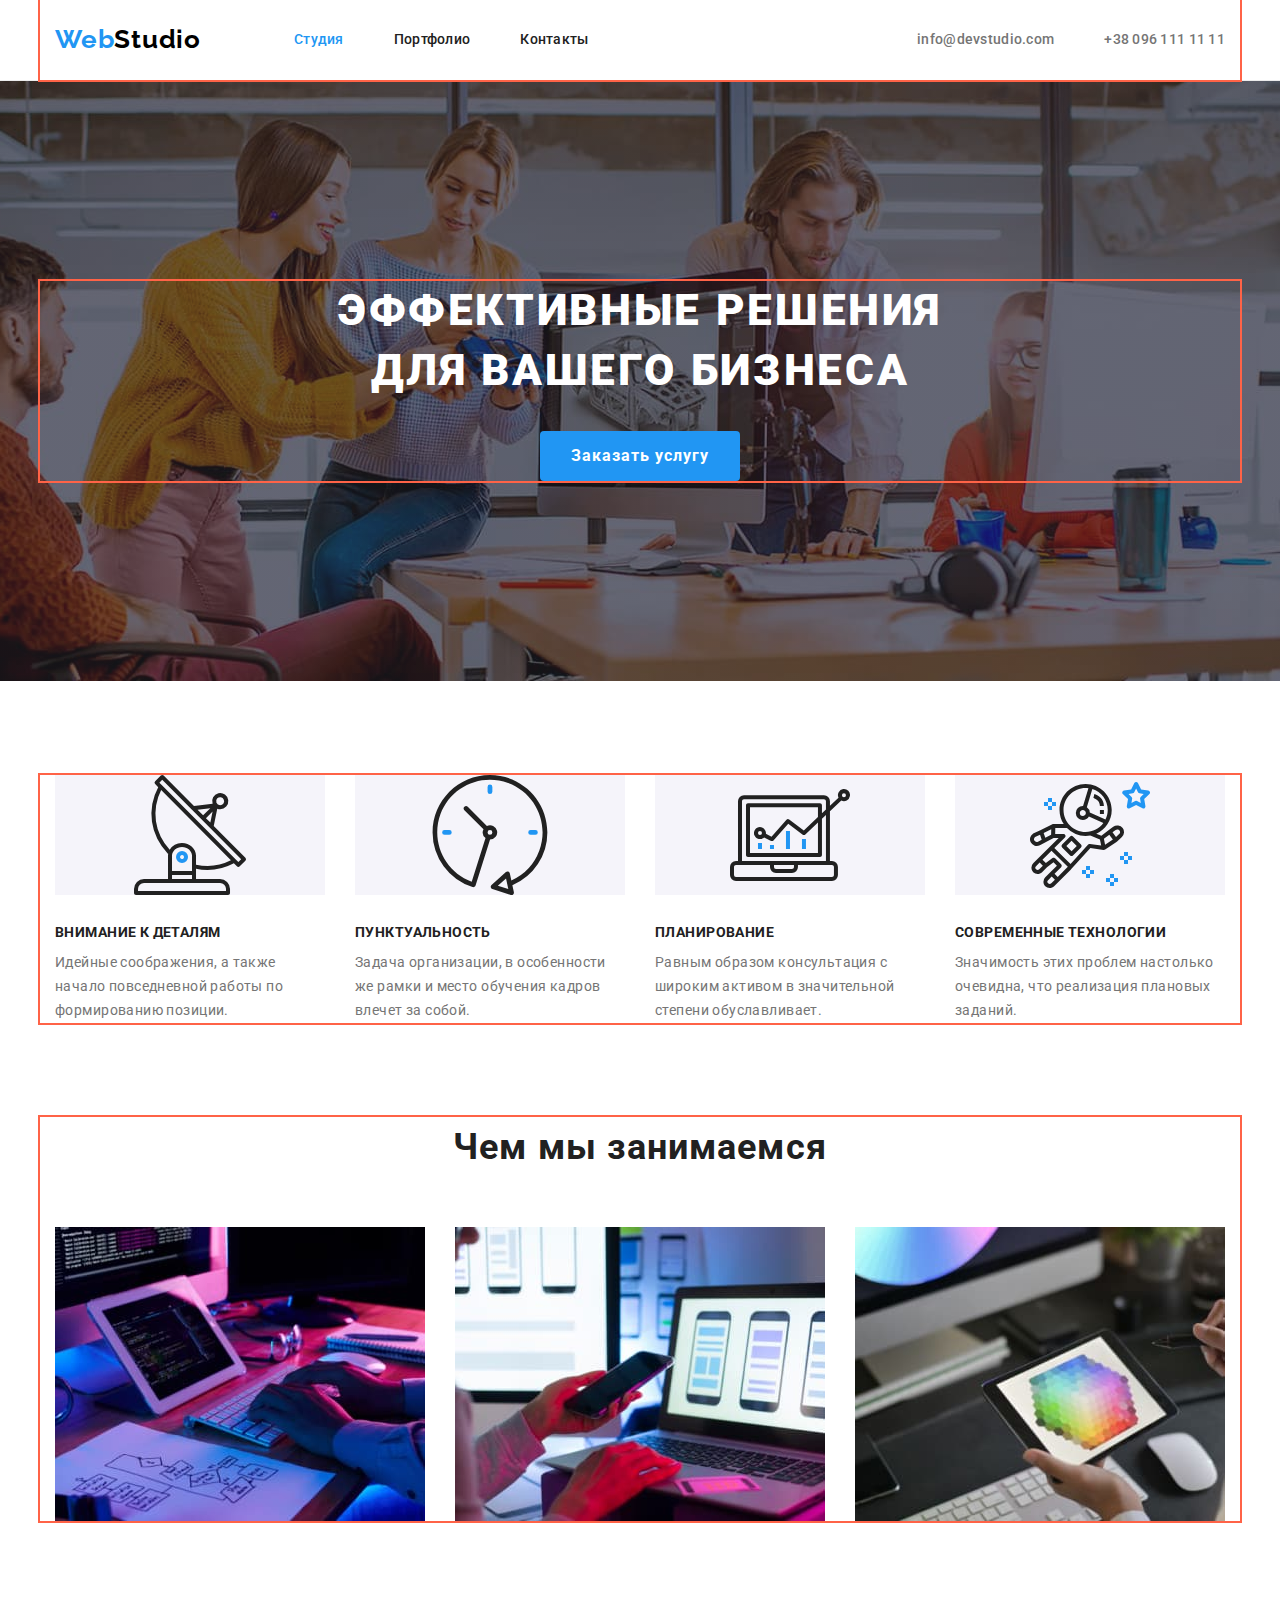
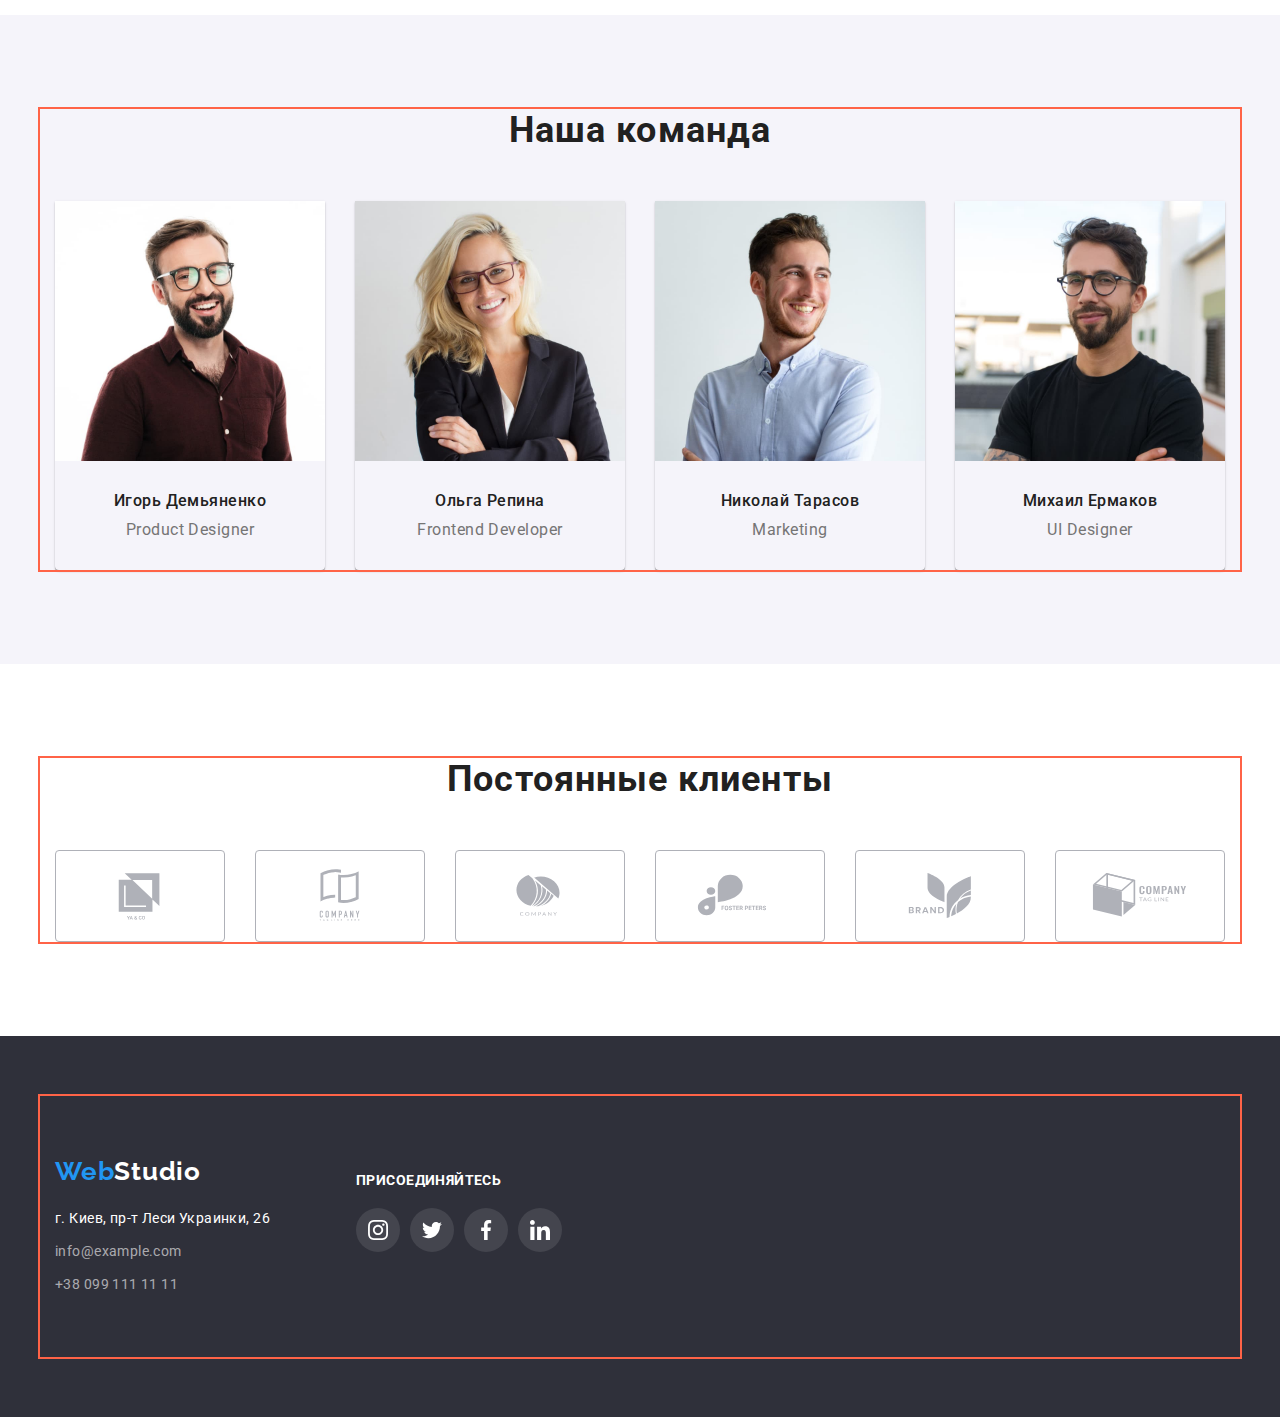
==== commit 0ba6961b: "Сделал разметку и декор секций Постоянные клиенты и Футер" ====
--- a/index.html
+++ b/index.html
@@ -89,13 +89,7 @@
                     <h2 class="works-title">Чем мы занимаемся</h2>
                     <ul class="works-list list">
                         <li class="works-item">
-                            <img
-                                class="works-image"
-                                src="./images/studio/we-doing/we-doing-1.jpg"
-                                alt="Рабочий стол программиста"
-                                width="370"
-                                height="294"
-                            />
+                            <img class="works-image" src="./images/studio/we-doing/we-doing-1.jpg" alt="Рабочий стол программиста" width="370" height="294" />
                         </li>
 
                         <li class="works-item">
@@ -109,13 +103,7 @@
                         </li>
 
                         <li class="works-item">
-                            <img
-                                class="works-image"
-                                src="./images/studio/we-doing/we-doing-3.jpg"
-                                alt="Веб дизайнер подбирает цвета графики"
-                                width="370"
-                                height="294"
-                            />
+                            <img class="works-image" src="./images/studio/we-doing/we-doing-3.jpg" alt="Веб дизайнер подбирает цвета графики" width="370" height="294" />
                         </li>
                     </ul>
                 </div>
@@ -166,18 +154,42 @@
                 <div class="container">
                     <h2 class="clients-title">Постоянные клиенты</h2>
                     <div class="clients-logo">
-                        <ul class="clients-logo-list list">
-                            <li class="clients-logo-item"><img class="clients-logo-img" src="./images/clients/group-1.svg" alt="" /></li>
-
-                            <li class="clients-logo-item"><img class="clients-logo-img" src="./images/clients/group-2.svg" alt="" /></li>
-
-                            <li class="clients-logo-item"><img class="clients-logo-img" src="./images/clients/group-3.svg" alt="" /></li>
-
-                            <li class="clients-logo-item"><img class="clients-logo-img" src="./images/clients/group-4.svg" alt="" /></li>
-
-                            <li class="clients-logo-item"><img class="clients-logo-img" src="./images/clients/group-5.svg" alt="" /></li>
-
-                            <li class="clients-logo-item"><img class="clients-logo-img" src="./images/clients/group-6.svg" alt="" /></li>
+                        <ul class="clients-list list">
+                            <li class="clients-item">
+                                <a class="clients-link link" href="">
+                                    <svg class="clients-icon" width="106" height="60"><use href="./images/sprite.svg#icon-client-1"></use></svg>
+                                </a>
+                            </li>
+
+                            <li class="clients-item">
+                                <a class="clients-link link" href="">
+                                    <svg class="clients-icon" width="106" height="60"><use href="./images/sprite.svg#icon-client-2"></use></svg>
+                                </a>
+                            </li>
+
+                            <li class="clients-item">
+                                <a class="clients-link link" href="">
+                                    <svg class="clients-icon" width="106" height="60"><use href="./images/sprite.svg#icon-client-3"></use></svg>
+                                </a>
+                            </li>
+
+                            <li class="clients-item">
+                                <a class="clients-link link" href="">
+                                    <svg class="clients-icon" width="106" height="60"><use href="./images/sprite.svg#icon-client-4"></use></svg>
+                                </a>
+                            </li>
+
+                            <li class="clients-item">
+                                <a class="clients-link link" href="">
+                                    <svg class="clients-icon" width="106" height="60"><use href="./images/sprite.svg#icon-client-5"></use></svg>
+                                </a>
+                            </li>
+
+                            <li class="clients-item">
+                                <a class="clients-link link" href="">
+                                    <svg class="clients-icon" width="106" height="60"><use href="./images/sprite.svg#icon-client-6"></use></svg>
+                                </a>
+                            </li>
                         </ul>
                     </div>
                 </div>
@@ -192,11 +204,7 @@
                     <address class="address">
                         <ul class="footer-list list">
                             <li class="footer-item">
-                                <a
-                                    class="footer-address link"
-                                    href="https://goo.gl/maps/hov3UNKiMbJjnXm66"
-                                    target="_blank"
-                                    rel="noopener noreferrer nofollow"
+                                <a class="footer-address link" href="https://goo.gl/maps/hov3UNKiMbJjnXm66" target="_blank" rel="noopener noreferrer nofollow"
                                     >г. Киев, пр-т Леси Украинки, 26</a
                                 >
                             </li>
@@ -211,33 +219,26 @@
                 </div>
                 <div class="footer-right">
                     <h2 class="footer-title">Присоединяйтесь</h2>
-                    <ul class="footer-icon-list list">
-                        <li class="footer-icon-item">
-                            <a
-                                class="footer-icon-instagram link"
-                                href="https://www.instagram.com/"
-                                target="_blank"
-                                rel="noopener noreferrer nofollow"
-                            ></a>
-                        </li>
-                        <li class="footer-icon-item">
-                            <a class="footer-icon-twitter link" href="https://twitter.com/" target="_blank" rel="noopener noreferrer nofollow"></a>
-                        </li>
-                        <li class="footer-icon-item">
-                            <a
-                                class="footer-icon-facebook link"
-                                href="https://www.facebook.com/"
-                                target="_blank"
-                                rel="noopener noreferrer nofollow"
-                            ></a>
-                        </li>
-                        <li class="footer-icon-item">
-                            <a
-                                class="footer-icon-linkedin link"
-                                href="https://www.linkedin.com/"
-                                target="_blank"
-                                rel="noopener noreferrer nofollow"
-                            ></a>
+                    <ul class="right-list list">
+                        <li class="right-item">
+                            <a class="right-link link" href="https://www.instagram.com/" target="_blank" rel="noopener noreferrer nofollow">
+                                <svg class="right-icon" width="20" height="20"><use href="./images/sprite.svg#icon-instagram"></use></svg>
+                            </a>
+                        </li>
+                        <li class="right-item">
+                            <a class="right-link link" href="https://twitter.com/" target="_blank" rel="noopener noreferrer nofollow">
+                                <svg class="right-icon" width="20" height="20"><use href="./images/sprite.svg#icon-twitter"></use></svg>
+                            </a>
+                        </li>
+                        <li class="right-item">
+                            <a class="right-link link" href="https://www.facebook.com/" target="_blank" rel="noopener noreferrer nofollow"
+                                ><svg class="right-icon" width="20" height="20"><use href="./images/sprite.svg#icon-facebook"></use></svg>
+                            </a>
+                        </li>
+                        <li class="right-item">
+                            <a class="right-link link" href="https://www.linkedin.com/" target="_blank" rel="noopener noreferrer nofollow">
+                                <svg class="right-icon" width="20" height="20"><use href="./images/sprite.svg#icon-linkedin"></use></svg>
+                            </a>
                         </li>
                     </ul>
                 </div>
--- a/css/styles.css
+++ b/css/styles.css
@@ -8,6 +8,9 @@
 
     --section-padding: 94px;
     --card-set-gap: 30px;
+
+    --first-icon-color: #afb1b8;
+    --secondary-icon-color: #ffffff;
 }
 
 /* -------Ресет стилей------- */
@@ -372,14 +375,40 @@
     color: var(--secondary-text-color);
 }
 
-.clients-logo-list {
-    display: flex;
-    justify-content: space-between;
-}
-
-.clients-logo-item {
-    margin-left: 0;
-    margin-right: 0;
+.clients-list {
+    display: flex;
+    justify-content: center;
+}
+
+.clients-item {
+    width: 170px;
+    height: 92px;
+}
+
+.clients-item:not(:last-child) {
+    margin-right: 30px;
+}
+
+.clients-link {
+    width: 100%;
+    height: 100%;
+    display: flex;
+    justify-content: center;
+    align-items: center;
+    border: 1px solid var(--first-icon-color);
+    border-radius: 4px;
+}
+
+.clients-icon {
+    fill: var(--first-icon-color);
+}
+
+.clients-link:hover,
+.clients-link:focus,
+.clients-link:hover .clients-icon,
+.clients-link:focus .clients-icon {
+    fill: var(--accent-link-color);
+    border-color: var(--accent-link-color);
 }
 
 /* -------Футер------- */
@@ -392,6 +421,11 @@
 
 .footer .container {
     display: flex;
+}
+
+.footer-left {
+    padding-top: 60px;
+    padding-bottom: 60px;
 }
 
 .footer-left,
@@ -403,10 +437,6 @@
 .footer-left {
     width: 231px;
     margin-right: 70px;
-}
-
-.footer-right {
-    width: 206px;
 }
 
 .footer-logo {
@@ -453,8 +483,13 @@
     color: rgba(255, 255, 255, 0.6);
 }
 
+.footer-right {
+    width: 206px;
+    padding-top: 72px;
+    padding-bottom: 100px;
+}
+
 .footer-title {
-    font-style: normal;
     font-weight: 700;
     font-size: 14px;
     line-height: 1.14;
@@ -465,36 +500,39 @@
     margin-bottom: 20px;
 }
 
-.footer-icon-list {
+.right-list {
     display: flex;
     justify-content: center;
+}
+
+.right-item {
+    width: 44px;
     height: 44px;
 }
 
-.footer-icon-list::before {
-    content: "";
-    display: block;
-    height: 44px;
-    background-size: contain;
-    background-repeat: no-repeat;
-    background-position: center;
+.right-item:not(:last-child) {
+    margin-right: 10px;
+}
+
+.right-link {
+    width: 100%;
+    height: 100%;
+    display: flex;
+    justify-content: center;
+    align-items: center;
+
     background-color: rgba(255, 255, 255, 0.1);
-}
-
-.footer-icon-instagram::before {
-    background-image: url(../images/footer/instagram.svg);
-}
-
-.footer-icon-twitter::before {
-    background-image: url(../images/footer/twitter.svg);
-}
-
-.footer-icon-facebook::before {
-    background-image: url(../images/footer/facebook.svg);
-}
-
-.footer-icon-linkedin::before {
-    background-image: url(../images/footer/linkedin.svg);
+
+    border-radius: 50%;
+}
+
+.right-icon {
+    fill: var(--secondary-icon-color);
+}
+
+.right-link:hover,
+.right-link:focus {
+    background-color: var(--accent-link-color);
 }
 
 /* -------Навигация для секции Портфолио------- */
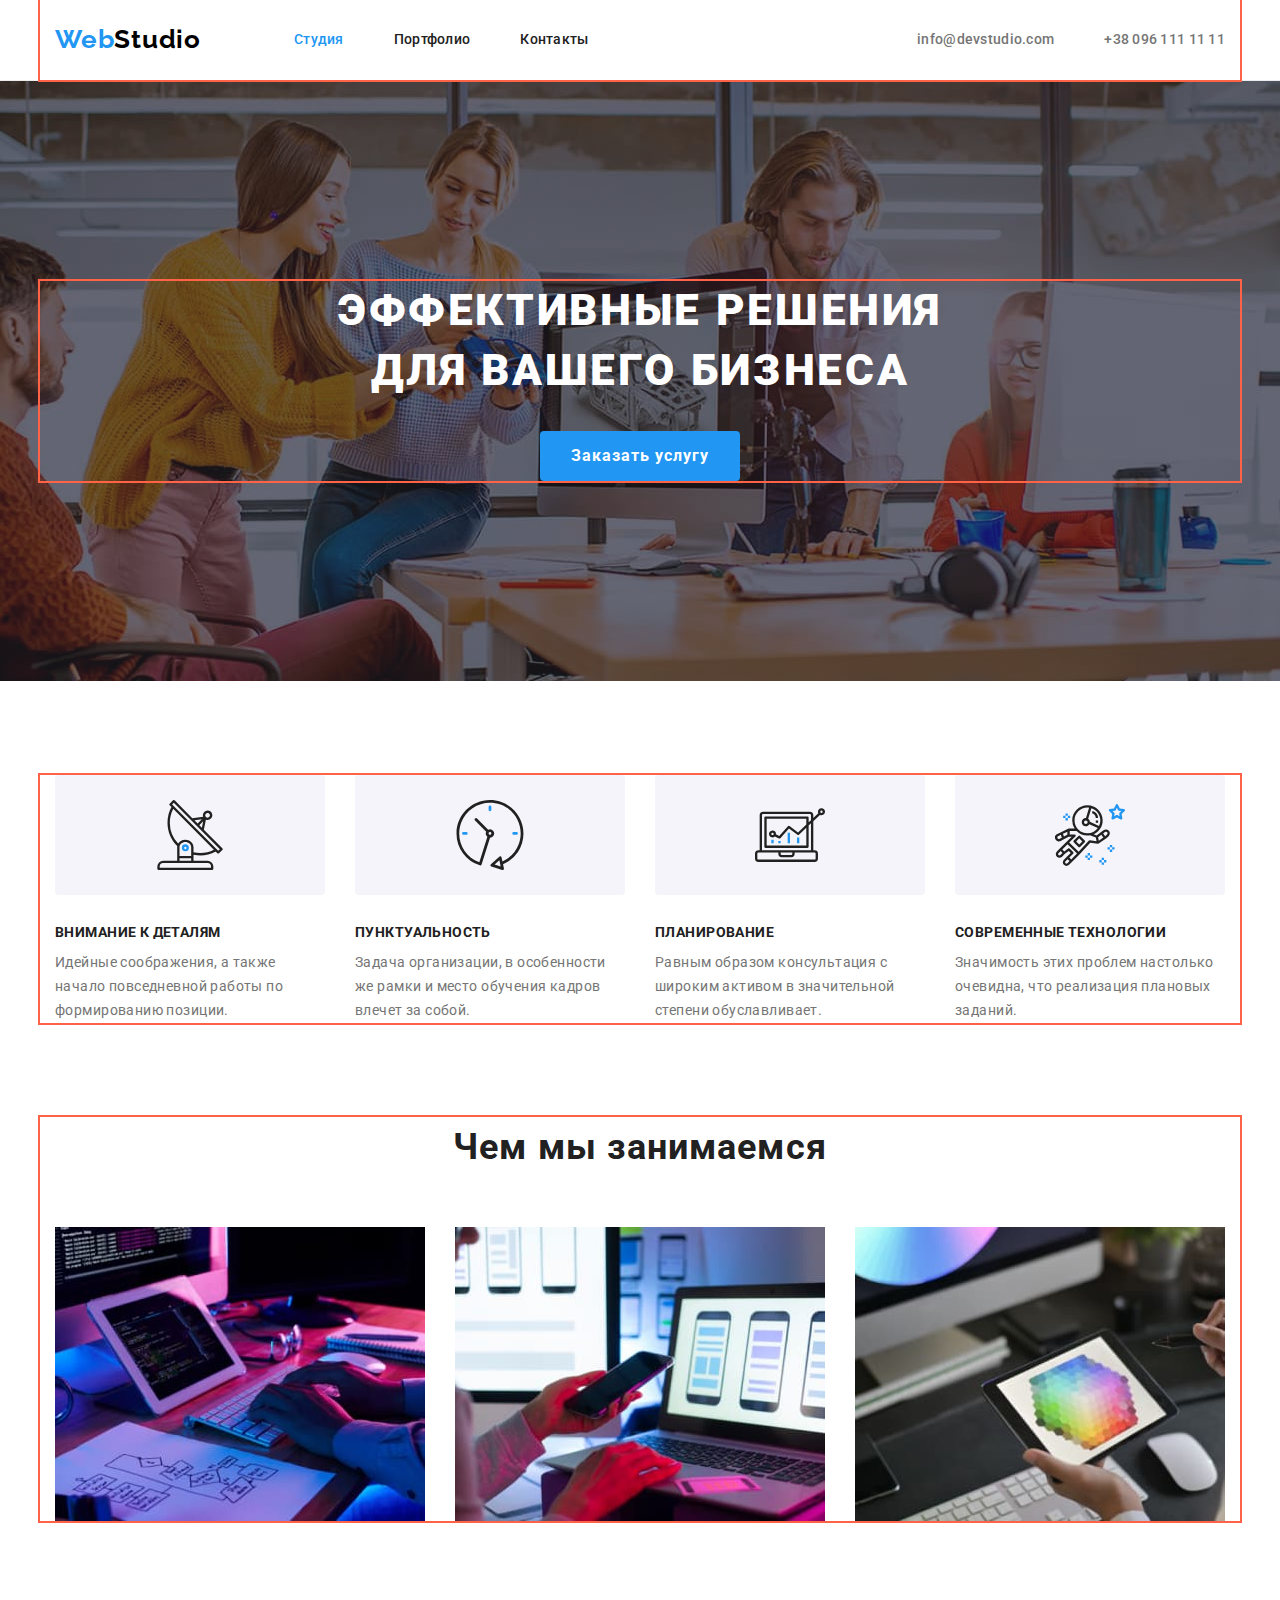
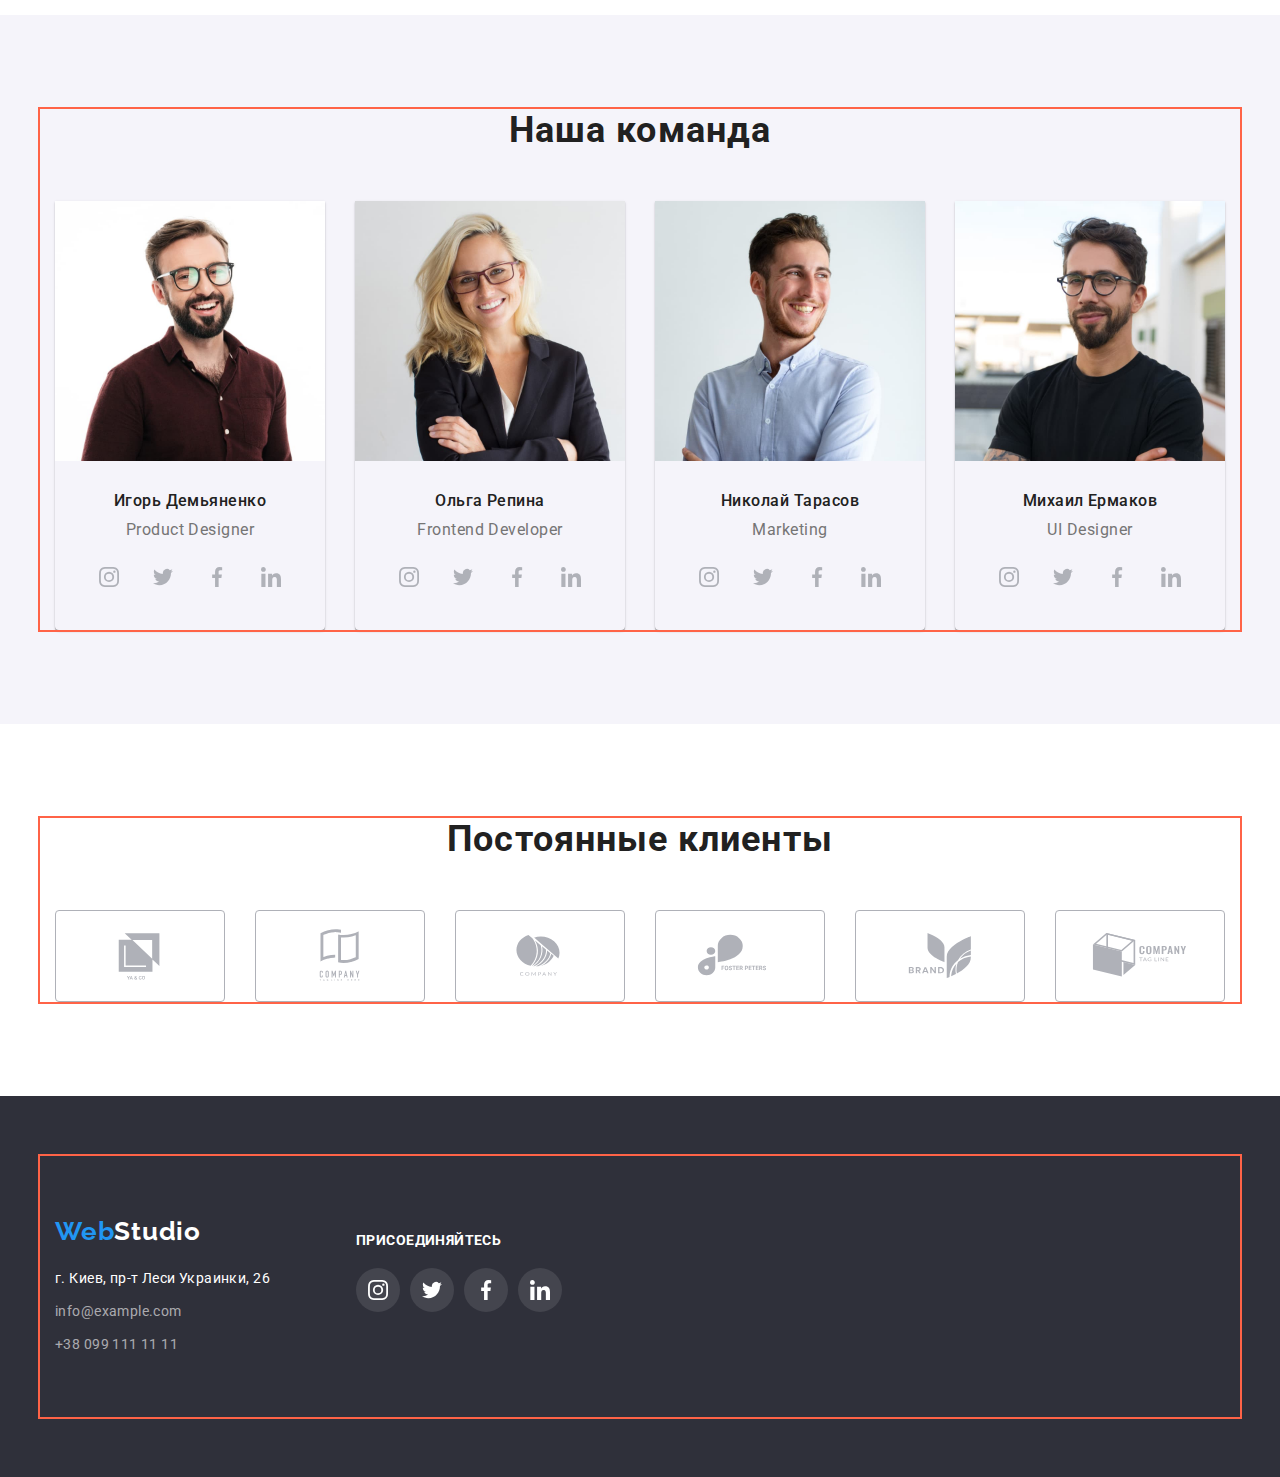
==== commit ebe9125c: "Поменял декор секции Особенности, сделал декор Нашей команды" ====
--- a/index.html
+++ b/index.html
@@ -60,22 +60,34 @@
                 <div class="container">
                     <h2 class="visually-hidden">Особенности</h2>
                     <ul class="features-list list">
-                        <li class="features-item icon-antenna">
+                        <li class="features-item">
+                            <div class="features-thumb">
+                                <svg class="features-icon" width="70" height="70"><use href="./images/sprite.svg#icon-antenna"></use></svg>
+                            </div>
                             <h3 class="features-title">Внимание к деталям</h3>
                             <p class="features-item-text">Идейные соображения, а также начало повседневной работы по формированию позиции.</p>
                         </li>
 
-                        <li class="features-item icon-clock">
+                        <li class="features-item">
+                            <div class="features-thumb">
+                                <svg class="features-icon" width="70" height="70"><use href="./images/sprite.svg#icon-clock"></use></svg>
+                            </div>
                             <h3 class="features-title">Пунктуальность</h3>
                             <p class="features-item-text">Задача организации, в особенности же рамки и место обучения кадров влечет за собой.</p>
                         </li>
 
-                        <li class="features-item icon-diagram">
+                        <li class="features-item">
+                            <div class="features-thumb">
+                                <svg class="features-icon" width="70" height="70"><use href="./images/sprite.svg#icon-diagram"></use></svg>
+                            </div>
                             <h3 class="features-title">Планирование</h3>
                             <p class="features-item-text">Равным образом консультация с широким активом в значительной степени обуславливает.</p>
                         </li>
 
-                        <li class="features-item icon-astronaut">
+                        <li class="features-item">
+                            <div class="features-thumb">
+                                <svg class="features-icon" width="70" height="70"><use href="./images/sprite.svg#icon-astronaut"></use></svg>
+                            </div>
                             <h3 class="features-title">Современные технологии</h3>
                             <p class="features-item-text">Значимость этих проблем настолько очевидна, что реализация плановых заданий.</p>
                         </li>
@@ -120,6 +132,33 @@
                                 <h3 class="team-item-title">Игорь Демьяненко</h3>
                                 <p class="team-item-text">Product Designer</p>
                             </div>
+                            <div class="team-socials">
+                                <ul class="team-socials-list list">
+                                    <li class="team-socials-item">
+                                        <a class="team-socials-link link" href="https://www.instagram.com/" target="_blank" rel="noopener noreferrer nofollow">
+                                            <svg class="team-icon" width="20" height="20"><use href="./images/sprite.svg#icon-instagram"></use></svg>
+                                        </a>
+                                    </li>
+
+                                    <li class="team-socials-item">
+                                        <a class="team-socials-link link" href="https://www.twitter.com/" target="_blank" rel="noopener noreferrer nofollow">
+                                            <svg class="team-icon" width="20" height="20"><use href="./images/sprite.svg#icon-twitter"></use></svg>
+                                        </a>
+                                    </li>
+
+                                    <li class="team-socials-item">
+                                        <a class="team-socials-link link" href="https://www.facebook.com/" target="_blank" rel="noopener noreferrer nofollow">
+                                            <svg class="team-icon" width="20" height="20"><use href="./images/sprite.svg#icon-facebook"></use></svg>
+                                        </a>
+                                    </li>
+
+                                    <li class="team-socials-item">
+                                        <a class="team-socials-link link" href="https://www.linkedin.com/" target="_blank" rel="noopener noreferrer nofollow">
+                                            <svg class="team-icon" width="20" height="20"><use href="./images/sprite.svg#icon-linkedin"></use></svg>
+                                        </a>
+                                    </li>
+                                </ul>
+                            </div>
                         </li>
 
                         <li class="team-item">
@@ -128,6 +167,33 @@
                                 <h3 class="team-item-title">Ольга Репина</h3>
                                 <p class="team-item-text">Frontend Developer</p>
                             </div>
+                            <div class="team-socials">
+                                <ul class="team-socials-list list">
+                                    <li class="team-socials-item">
+                                        <a class="team-socials-link link" href="https://www.instagram.com/" target="_blank" rel="noopener noreferrer nofollow">
+                                            <svg class="team-icon" width="20" height="20"><use href="./images/sprite.svg#icon-instagram"></use></svg>
+                                        </a>
+                                    </li>
+
+                                    <li class="team-socials-item">
+                                        <a class="team-socials-link link" href="https://www.twitter.com/" target="_blank" rel="noopener noreferrer nofollow">
+                                            <svg class="team-icon" width="20" height="20"><use href="./images/sprite.svg#icon-twitter"></use></svg>
+                                        </a>
+                                    </li>
+
+                                    <li class="team-socials-item">
+                                        <a class="team-socials-link link" href="https://www.facebook.com/" target="_blank" rel="noopener noreferrer nofollow">
+                                            <svg class="team-icon" width="20" height="20"><use href="./images/sprite.svg#icon-facebook"></use></svg>
+                                        </a>
+                                    </li>
+
+                                    <li class="team-socials-item">
+                                        <a class="team-socials-link link" href="https://www.linkedin.com/" target="_blank" rel="noopener noreferrer nofollow">
+                                            <svg class="team-icon" width="20" height="20"><use href="./images/sprite.svg#icon-linkedin"></use></svg>
+                                        </a>
+                                    </li>
+                                </ul>
+                            </div>
                         </li>
 
                         <li class="team-item">
@@ -136,6 +202,33 @@
                                 <h3 class="team-item-title">Николай Тарасов</h3>
                                 <p class="team-item-text">Marketing</p>
                             </div>
+                            <div class="team-socials">
+                                <ul class="team-socials-list list">
+                                    <li class="team-socials-item">
+                                        <a class="team-socials-link link" href="https://www.instagram.com/" target="_blank" rel="noopener noreferrer nofollow">
+                                            <svg class="team-icon" width="20" height="20"><use href="./images/sprite.svg#icon-instagram"></use></svg>
+                                        </a>
+                                    </li>
+
+                                    <li class="team-socials-item">
+                                        <a class="team-socials-link link" href="https://www.twitter.com/" target="_blank" rel="noopener noreferrer nofollow">
+                                            <svg class="team-icon" width="20" height="20"><use href="./images/sprite.svg#icon-twitter"></use></svg>
+                                        </a>
+                                    </li>
+
+                                    <li class="team-socials-item">
+                                        <a class="team-socials-link link" href="https://www.facebook.com/" target="_blank" rel="noopener noreferrer nofollow">
+                                            <svg class="team-icon" width="20" height="20"><use href="./images/sprite.svg#icon-facebook"></use></svg>
+                                        </a>
+                                    </li>
+
+                                    <li class="team-socials-item">
+                                        <a class="team-socials-link link" href="https://www.linkedin.com/" target="_blank" rel="noopener noreferrer nofollow">
+                                            <svg class="team-icon" width="20" height="20"><use href="./images/sprite.svg#icon-linkedin"></use></svg>
+                                        </a>
+                                    </li>
+                                </ul>
+                            </div>
                         </li>
 
                         <li class="team-item">
@@ -143,6 +236,33 @@
                             <div class="team-item-content">
                                 <h3 class="team-item-title">Михаил Ермаков</h3>
                                 <p class="team-item-text">UI Designer</p>
+                            </div>
+                            <div class="team-socials">
+                                <ul class="team-socials-list list">
+                                    <li class="team-socials-item">
+                                        <a class="team-socials-link link" href="https://www.instagram.com/" target="_blank" rel="noopener noreferrer nofollow">
+                                            <svg class="team-icon" width="20" height="20"><use href="./images/sprite.svg#icon-instagram"></use></svg>
+                                        </a>
+                                    </li>
+
+                                    <li class="team-socials-item">
+                                        <a class="team-socials-link link" href="https://www.twitter.com/" target="_blank" rel="noopener noreferrer nofollow">
+                                            <svg class="team-icon" width="20" height="20"><use href="./images/sprite.svg#icon-twitter"></use></svg>
+                                        </a>
+                                    </li>
+
+                                    <li class="team-socials-item">
+                                        <a class="team-socials-link link" href="https://www.facebook.com/" target="_blank" rel="noopener noreferrer nofollow">
+                                            <svg class="team-icon" width="20" height="20"><use href="./images/sprite.svg#icon-facebook"></use></svg>
+                                        </a>
+                                    </li>
+
+                                    <li class="team-socials-item">
+                                        <a class="team-socials-link link" href="https://www.linkedin.com/" target="_blank" rel="noopener noreferrer nofollow">
+                                            <svg class="team-icon" width="20" height="20"><use href="./images/sprite.svg#icon-linkedin"></use></svg>
+                                        </a>
+                                    </li>
+                                </ul>
                             </div>
                         </li>
                     </ul>
--- a/css/styles.css
+++ b/css/styles.css
@@ -176,9 +176,7 @@
     margin-right: auto;
     background-image: linear-gradient(rgba(47, 48, 58, 0.4), rgba(47, 48, 58, 0.4)),
         url(../images/background-header.jpg);
-    background-repeat: no-repeat;
     background-position: center;
-    background-size: cover;
 }
 
 .hero-title {
@@ -230,36 +228,25 @@
     margin-right: 0;
 }
 
-.features-item::before {
-    content: "";
-    display: block;
-    height: 120px;
-    background-size: contain;
-    background-repeat: no-repeat;
-    background-position: center;
-    background-color: var(--secondary-bg-color);
-
-    margin-bottom: 30px;
-}
-
-.icon-antenna::before {
-    background-image: url(../images/features/antenna.svg);
-}
-
-.icon-clock::before {
-    background-image: url(../images/features/clock.svg);
-}
-
-.icon-diagram::before {
-    background-image: url(../images/features/diagram.svg);
-}
-
-.icon-astronaut::before {
-    background-image: url(../images/features/astronaut.svg);
-}
-
 .features-item:not(:last-child) {
     margin-right: 30px;
+}
+
+.features-thumb {
+    background-color: var(--secondary-bg-color);
+
+    display: flex;
+    justify-content: center;
+    align-items: center;
+    width: 270px;
+    height: 120px;
+    border-radius: 4px;
+    margin-bottom: 30px;
+}
+
+.features-icon {
+    margin-left: 0;
+    margin-right: 0;
 }
 
 .features-title {
@@ -341,7 +328,7 @@
 .team-item-content {
     text-align: center;
     padding-top: 30px;
-    padding-bottom: 30px;
+    margin-bottom: 16px;
 }
 
 .team-item-title {
@@ -358,6 +345,50 @@
     font-size: 16px;
     line-height: 1.19;
     letter-spacing: 0.03em;
+}
+
+/* -------Ссылки на соцсети------- */
+.team-socials {
+    width: 206px;
+    padding-bottom: 30px;
+}
+
+.team-socials-list {
+    display: flex;
+}
+
+.team-socials-item {
+    width: 44px;
+    height: 44px;
+}
+
+.team-socials-item:not(:last-child) {
+    margin-right: 10px;
+}
+
+.team-socials-link {
+    width: 100%;
+    height: 100%;
+    display: flex;
+    justify-content: center;
+    align-items: center;
+
+    border-radius: 50%;
+}
+
+.team-icon {
+    margin-left: 0;
+    margin-right: 0;
+
+    fill: var(--first-icon-color);
+}
+
+.team-socials-link:hover,
+.team-socials-link:focus,
+.team-socials-link:hover .team-icon,
+.team-socials-link:hover .team-icon {
+    fill: var(--secondary-icon-color);
+    background-color: var(--accent-link-color);
 }
 
 /* -------Постоянные клиенты------- */
@@ -377,7 +408,6 @@
 
 .clients-list {
     display: flex;
-    justify-content: center;
 }
 
 .clients-item {
@@ -400,6 +430,8 @@
 }
 
 .clients-icon {
+    margin-left: 0;
+    margin-right: 0;
     fill: var(--first-icon-color);
 }
 
@@ -423,6 +455,7 @@
     display: flex;
 }
 
+/* -------Левая секция футера------- */
 .footer-left {
     padding-top: 60px;
     padding-bottom: 60px;
@@ -483,6 +516,7 @@
     color: rgba(255, 255, 255, 0.6);
 }
 
+/* -------Правая секция футера------- */
 .footer-right {
     width: 206px;
     padding-top: 72px;
@@ -502,7 +536,6 @@
 
 .right-list {
     display: flex;
-    justify-content: center;
 }
 
 .right-item {
@@ -527,6 +560,8 @@
 }
 
 .right-icon {
+    margin-left: 0;
+    margin-right: 0;
     fill: var(--secondary-icon-color);
 }
 
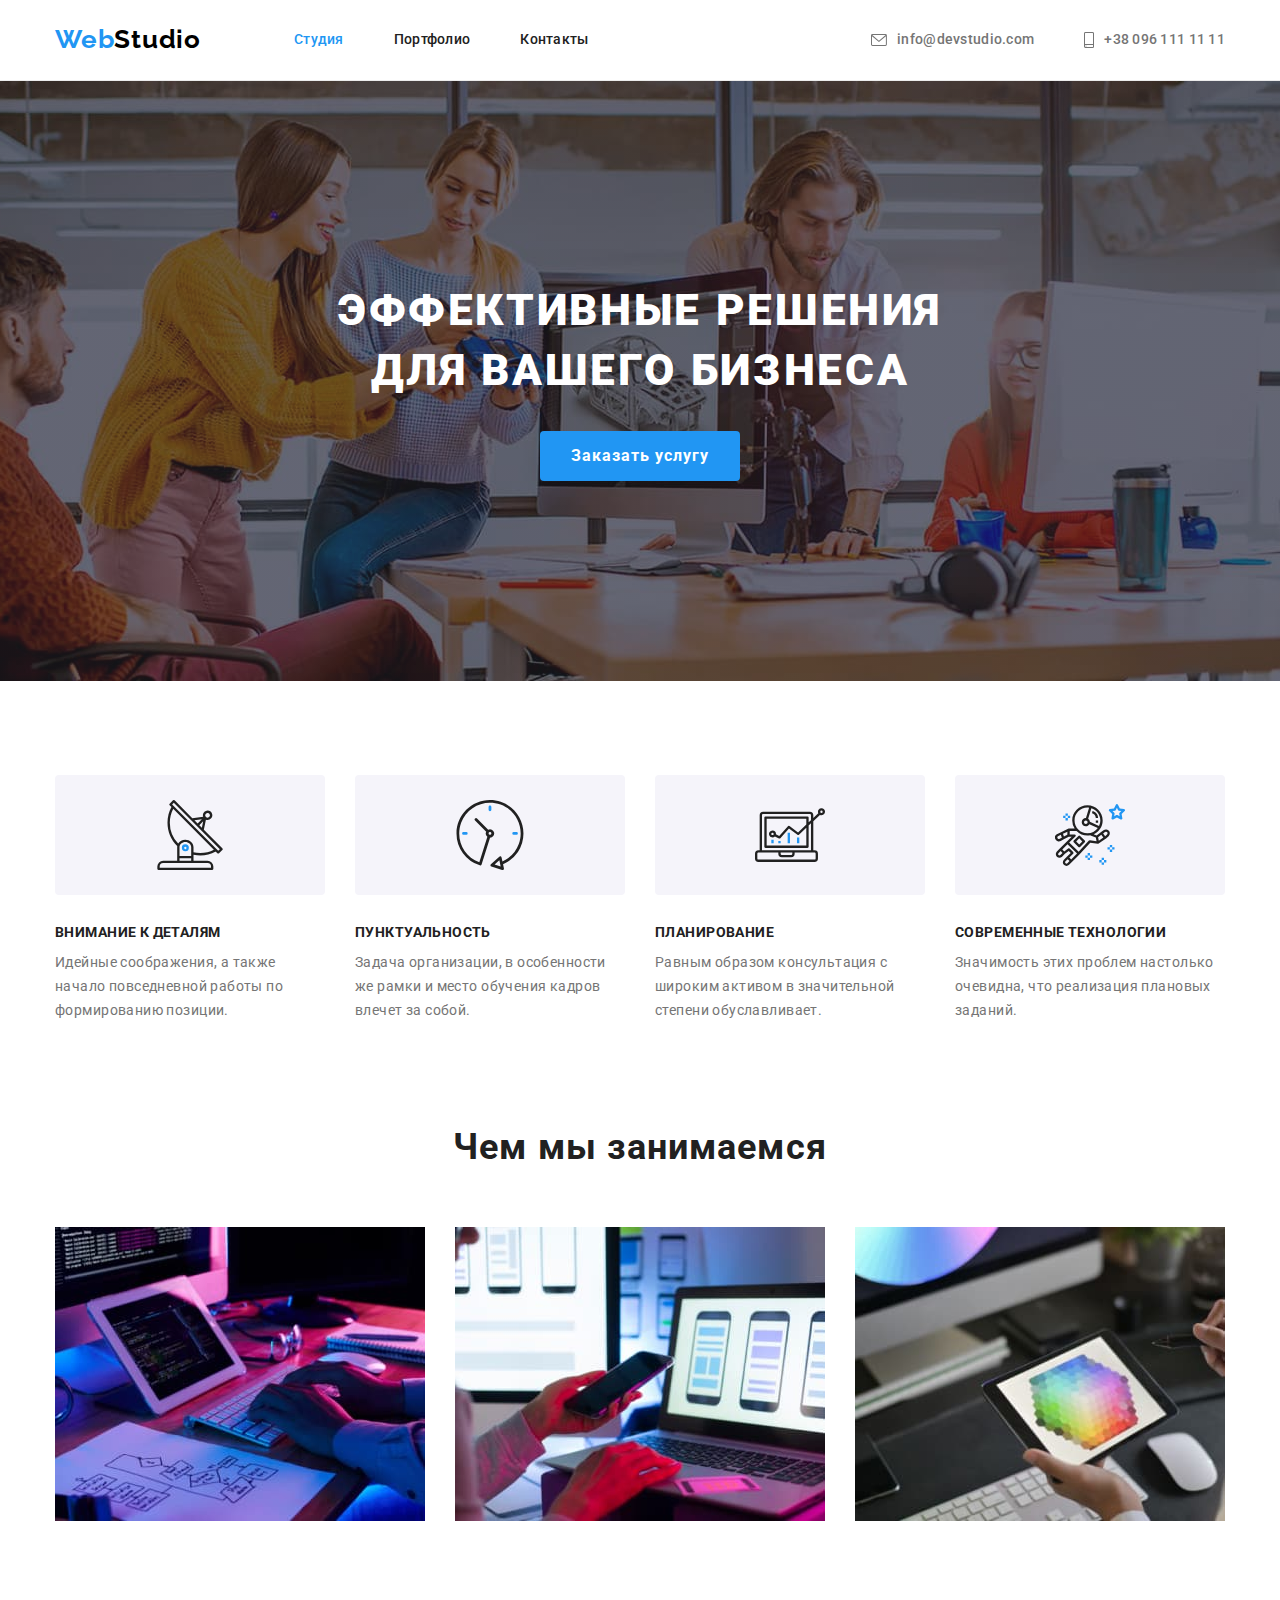
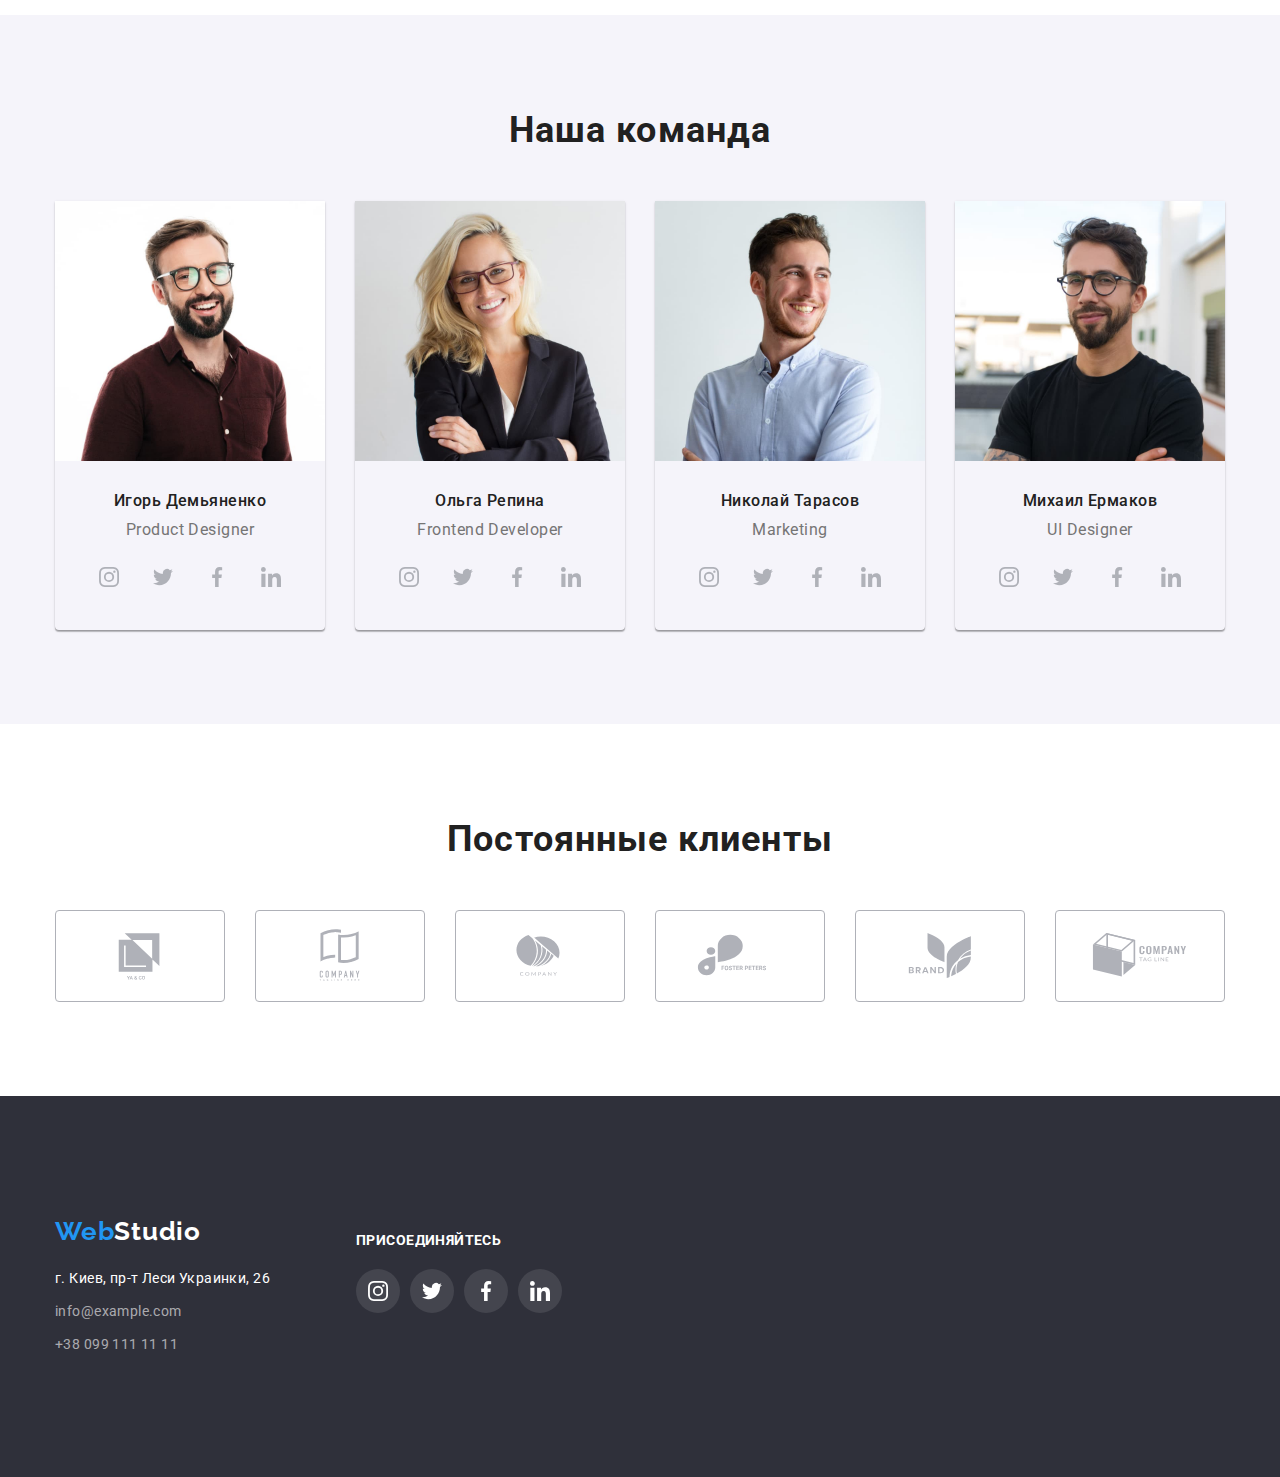
==== commit fa1004c9: "Добавил декор в футер" ====
--- a/index.html
+++ b/index.html
@@ -37,10 +37,14 @@
                 <!-- Контакты -->
                 <ul class="header-contacts list">
                     <li class="header-contacts-item">
-                        <a class="header-contacts-link link" href="mailto:info@devstudio.com">info@devstudio.com</a>
+                        <a class="header-contacts-link link" href="mailto:info@devstudio.com"
+                            ><svg class="header-icon" width="16" height="12"><use href="./images/sprite.svg#icon-envelope"></use></svg>info@devstudio.com</a
+                        >
                     </li>
                     <li class="header-contacts-item">
-                        <a class="header-contacts-link link" href="tel:+380961111111">+38 096 111 11 11</a>
+                        <a class="header-contacts-link link" href="tel:+380961111111"
+                            ><svg class="header-icon" width="10" height="16"><use href="./images/sprite.svg#icon-smartphone"></use></svg>+38 096 111 11 11</a
+                        >
                     </li>
                 </ul>
             </div>
--- a/css/styles.css
+++ b/css/styles.css
@@ -65,7 +65,6 @@
     width: 1200px;
     margin: 0 auto;
     padding: 0 15px;
-    outline: 2px solid tomato;
 }
 
 /* -------Паддинги для секций------- */
@@ -149,8 +148,21 @@
     margin-left: auto;
 }
 
+.header-contacts-item:not(:last-child) {
+    margin-right: 50px;
+}
+
 .header-contacts-link {
+    display: flex;
+    align-items: center;
+
     color: var(--main-text-color);
+}
+
+.header-icon {
+    margin-right: 10px;
+
+    fill: currentColor;
 }
 
 .header-contacts-link:hover,
@@ -158,8 +170,9 @@
     color: var(--accent-link-color);
 }
 
-.header-contacts-item:not(:last-child) {
-    margin-right: 50px;
+.header-contacts-link:hover .header-icon,
+.header-contacts-link:focus .heder-icon {
+    fill: currentColor;
 }
 
 /* -------Герой------- */
@@ -374,21 +387,25 @@
     align-items: center;
 
     border-radius: 50%;
+    color: var(--first-icon-color);
 }
 
 .team-icon {
     margin-left: 0;
     margin-right: 0;
 
-    fill: var(--first-icon-color);
+    fill: currentColor;
 }
 
 .team-socials-link:hover,
-.team-socials-link:focus,
+.team-socials-link:focus {
+    color: var(--secondary-icon-color);
+    background-color: var(--accent-link-color);
+}
+
 .team-socials-link:hover .team-icon,
 .team-socials-link:hover .team-icon {
-    fill: var(--secondary-icon-color);
-    background-color: var(--accent-link-color);
+    fill: currentColor;
 }
 
 /* -------Постоянные клиенты------- */
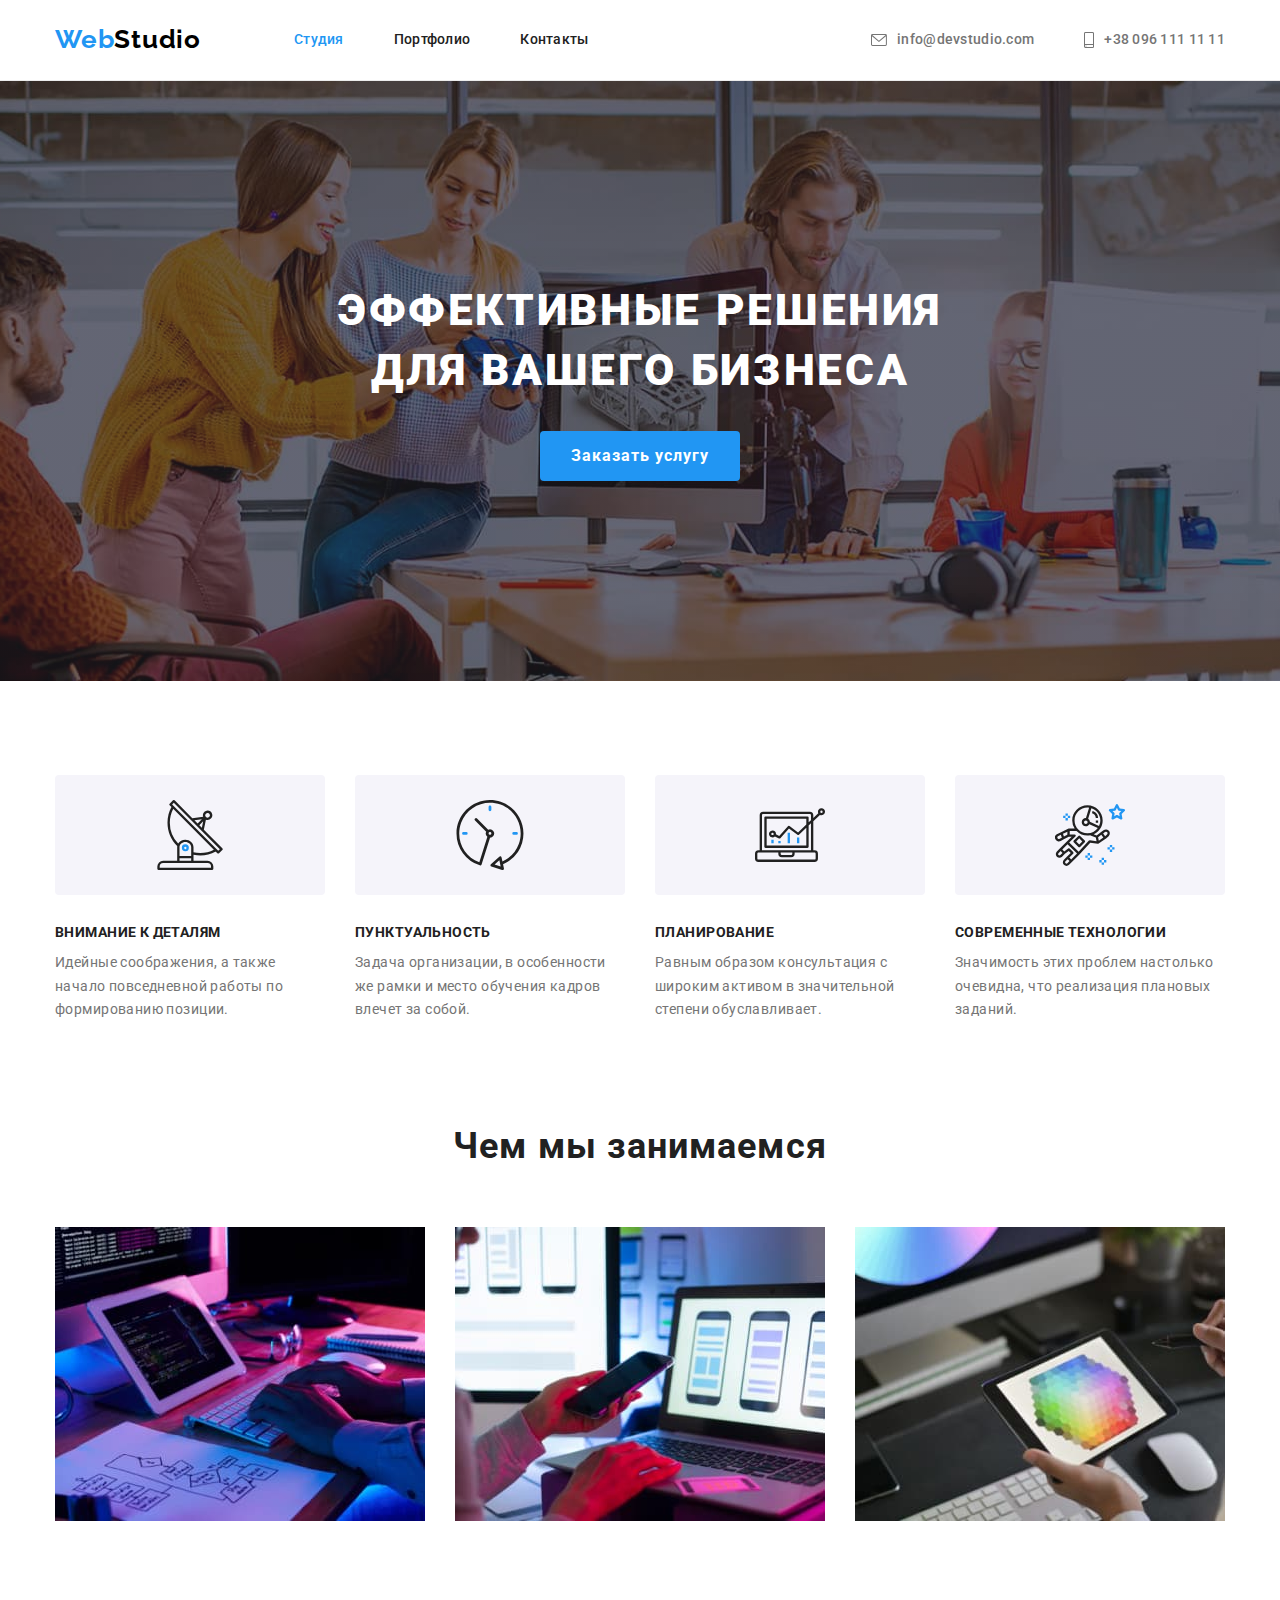
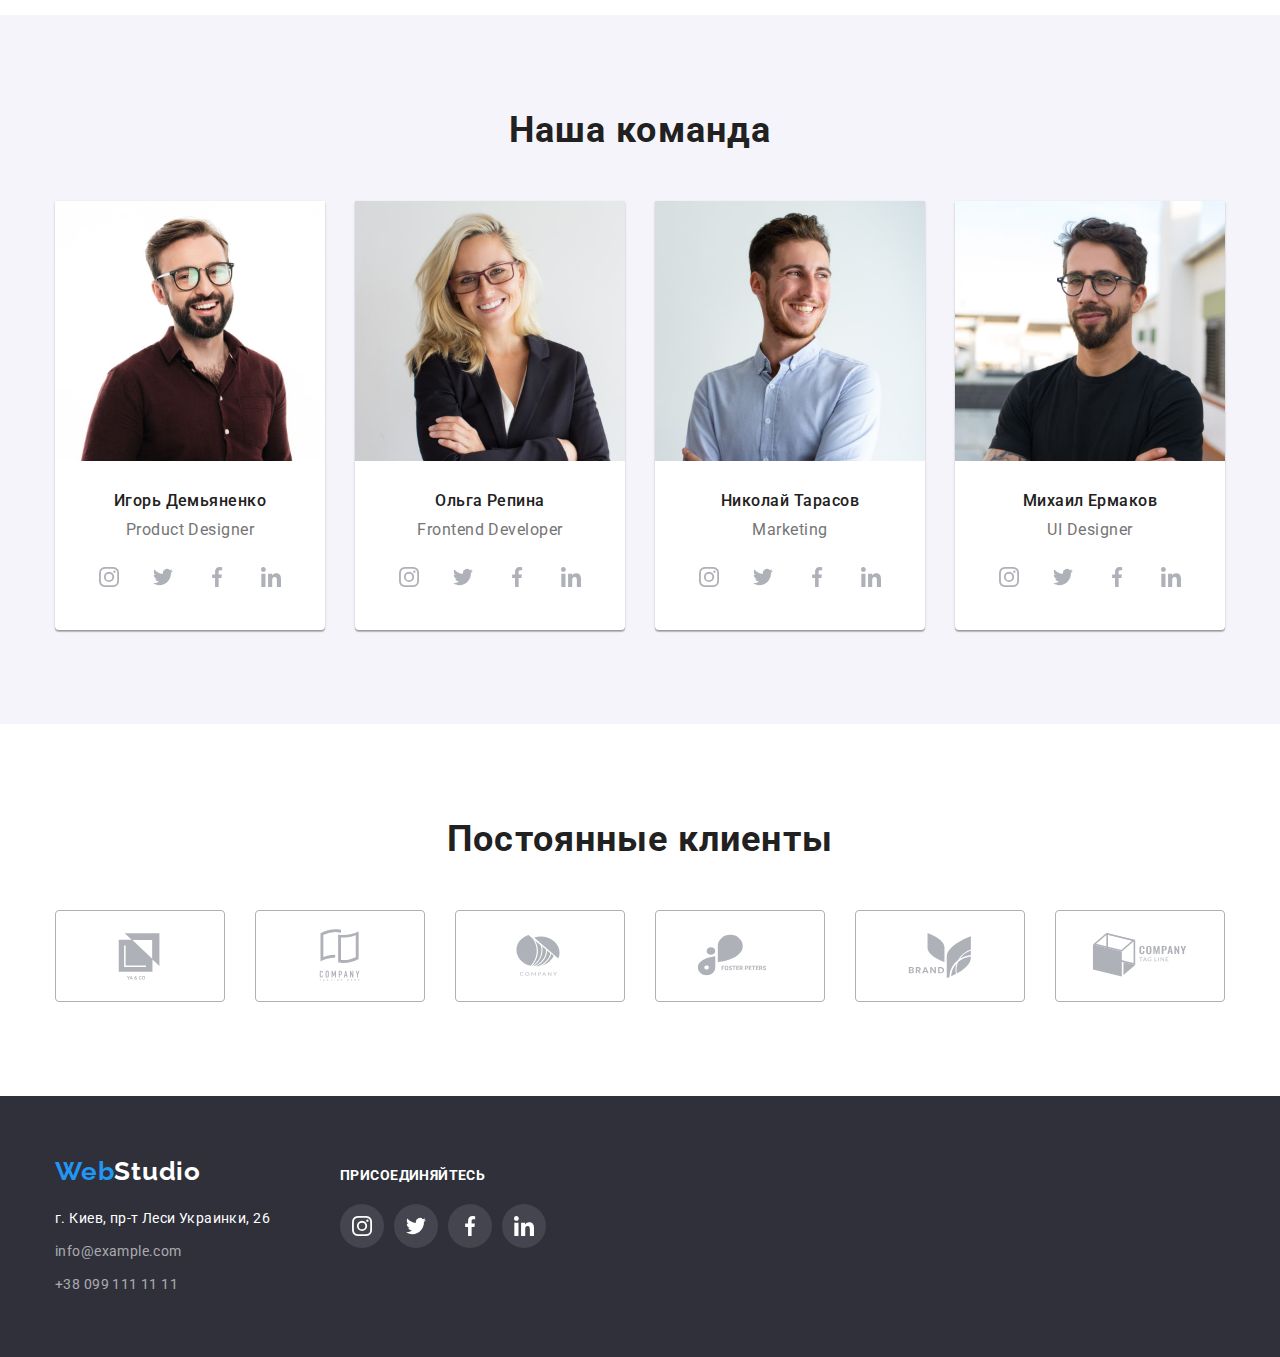
==== commit 52bfe354: "Пофиксил ошибки в разметке и стилях, указанные ментором" ====
--- a/index.html
+++ b/index.html
@@ -135,8 +135,7 @@
                             <div class="team-item-content">
                                 <h3 class="team-item-title">Игорь Демьяненко</h3>
                                 <p class="team-item-text">Product Designer</p>
-                            </div>
-                            <div class="team-socials">
+
                                 <ul class="team-socials-list list">
                                     <li class="team-socials-item">
                                         <a class="team-socials-link link" href="https://www.instagram.com/" target="_blank" rel="noopener noreferrer nofollow">
@@ -170,8 +169,7 @@
                             <div class="team-item-content">
                                 <h3 class="team-item-title">Ольга Репина</h3>
                                 <p class="team-item-text">Frontend Developer</p>
-                            </div>
-                            <div class="team-socials">
+
                                 <ul class="team-socials-list list">
                                     <li class="team-socials-item">
                                         <a class="team-socials-link link" href="https://www.instagram.com/" target="_blank" rel="noopener noreferrer nofollow">
@@ -205,8 +203,7 @@
                             <div class="team-item-content">
                                 <h3 class="team-item-title">Николай Тарасов</h3>
                                 <p class="team-item-text">Marketing</p>
-                            </div>
-                            <div class="team-socials">
+
                                 <ul class="team-socials-list list">
                                     <li class="team-socials-item">
                                         <a class="team-socials-link link" href="https://www.instagram.com/" target="_blank" rel="noopener noreferrer nofollow">
@@ -240,8 +237,7 @@
                             <div class="team-item-content">
                                 <h3 class="team-item-title">Михаил Ермаков</h3>
                                 <p class="team-item-text">UI Designer</p>
-                            </div>
-                            <div class="team-socials">
+
                                 <ul class="team-socials-list list">
                                     <li class="team-socials-item">
                                         <a class="team-socials-link link" href="https://www.instagram.com/" target="_blank" rel="noopener noreferrer nofollow">
@@ -277,45 +273,44 @@
             <section class="clients section">
                 <div class="container">
                     <h2 class="clients-title">Постоянные клиенты</h2>
-                    <div class="clients-logo">
-                        <ul class="clients-list list">
-                            <li class="clients-item">
-                                <a class="clients-link link" href="">
-                                    <svg class="clients-icon" width="106" height="60"><use href="./images/sprite.svg#icon-client-1"></use></svg>
-                                </a>
-                            </li>
-
-                            <li class="clients-item">
-                                <a class="clients-link link" href="">
-                                    <svg class="clients-icon" width="106" height="60"><use href="./images/sprite.svg#icon-client-2"></use></svg>
-                                </a>
-                            </li>
-
-                            <li class="clients-item">
-                                <a class="clients-link link" href="">
-                                    <svg class="clients-icon" width="106" height="60"><use href="./images/sprite.svg#icon-client-3"></use></svg>
-                                </a>
-                            </li>
-
-                            <li class="clients-item">
-                                <a class="clients-link link" href="">
-                                    <svg class="clients-icon" width="106" height="60"><use href="./images/sprite.svg#icon-client-4"></use></svg>
-                                </a>
-                            </li>
-
-                            <li class="clients-item">
-                                <a class="clients-link link" href="">
-                                    <svg class="clients-icon" width="106" height="60"><use href="./images/sprite.svg#icon-client-5"></use></svg>
-                                </a>
-                            </li>
-
-                            <li class="clients-item">
-                                <a class="clients-link link" href="">
-                                    <svg class="clients-icon" width="106" height="60"><use href="./images/sprite.svg#icon-client-6"></use></svg>
-                                </a>
-                            </li>
-                        </ul>
-                    </div>
+
+                    <ul class="clients-list list">
+                        <li class="clients-item">
+                            <a class="clients-link link" href="">
+                                <svg class="clients-icon" width="106" height="60"><use href="./images/sprite.svg#icon-client-1"></use></svg>
+                            </a>
+                        </li>
+
+                        <li class="clients-item">
+                            <a class="clients-link link" href="">
+                                <svg class="clients-icon" width="106" height="60"><use href="./images/sprite.svg#icon-client-2"></use></svg>
+                            </a>
+                        </li>
+
+                        <li class="clients-item">
+                            <a class="clients-link link" href="">
+                                <svg class="clients-icon" width="106" height="60"><use href="./images/sprite.svg#icon-client-3"></use></svg>
+                            </a>
+                        </li>
+
+                        <li class="clients-item">
+                            <a class="clients-link link" href="">
+                                <svg class="clients-icon" width="106" height="60"><use href="./images/sprite.svg#icon-client-4"></use></svg>
+                            </a>
+                        </li>
+
+                        <li class="clients-item">
+                            <a class="clients-link link" href="">
+                                <svg class="clients-icon" width="106" height="60"><use href="./images/sprite.svg#icon-client-5"></use></svg>
+                            </a>
+                        </li>
+
+                        <li class="clients-item">
+                            <a class="clients-link link" href="">
+                                <svg class="clients-icon" width="106" height="60"><use href="./images/sprite.svg#icon-client-6"></use></svg>
+                            </a>
+                        </li>
+                    </ul>
                 </div>
             </section>
         </main>
--- a/css/styles.css
+++ b/css/styles.css
@@ -74,6 +74,7 @@
 }
 
 /* -------Шапка------- */
+
 .header {
     border-color: var(--main-bg-color);
     border-bottom: 1px solid #ececec;
@@ -115,9 +116,9 @@
     margin-right: 50px;
 }
 
-.header-link,
-.header-contacts-link {
-    display: block;
+.header-link {
+    display: inline-flex;
+    align-items: center;
     padding-top: 32px;
     padding-bottom: 32px;
 
@@ -125,7 +126,7 @@
     font-size: 14px;
     line-height: 1.14;
     letter-spacing: 0.02em;
-    color: #212121;
+    color: var(--secondary-text-color);
 }
 
 .header-link.active-page {
@@ -138,6 +139,7 @@
 }
 
 /* -------Contacts------- */
+
 .header-contacts {
     display: flex;
     align-items: center;
@@ -153,8 +155,15 @@
 }
 
 .header-contacts-link {
-    display: flex;
-    align-items: center;
+    display: inline-flex;
+    align-items: center;
+    padding-top: 32px;
+    padding-bottom: 32px;
+
+    font-weight: 500;
+    font-size: 14px;
+    line-height: 1.14;
+    letter-spacing: 0.02em;
 
     color: var(--main-text-color);
 }
@@ -176,6 +185,7 @@
 }
 
 /* -------Герой------- */
+
 .hero {
     text-align: center;
     background: var(--hero-footer-bg-color);
@@ -184,7 +194,6 @@
     padding-bottom: 200px;
 
     max-width: 1600px;
-    height: 600px;
     margin-left: auto;
     margin-right: auto;
     background-image: linear-gradient(rgba(47, 48, 58, 0.4), rgba(47, 48, 58, 0.4)),
@@ -227,6 +236,7 @@
 }
 
 /* -------Особенности------- */
+
 .features {
     padding-bottom: 0;
 }
@@ -282,6 +292,7 @@
 }
 
 /* -------Чем мы занимаемся------- */
+
 .works-title {
     margin-bottom: 50px;
 
@@ -308,6 +319,7 @@
 }
 
 /* -------Наша команда------- */
+
 .team {
     background-color: var(--secondary-bg-color);
 }
@@ -332,16 +344,21 @@
     border-radius: 0px 0px 4px 4px;
 
     box-shadow: 0px 1px 3px rgba(0, 0, 0, 0.12), 0px 1px 1px rgba(0, 0, 0, 0.14), 0px 2px 1px rgba(0, 0, 0, 0.2);
+
+    background-color: var(--main-bg-color);
 }
 
 .team-item:not(:last-child) {
     margin-right: 30px;
 }
 
+.team-image {
+    margin-bottom: 30px;
+}
+
 .team-item-content {
     text-align: center;
-    padding-top: 30px;
-    margin-bottom: 16px;
+    margin-bottom: 30px;
 }
 
 .team-item-title {
@@ -355,19 +372,18 @@
 }
 
 .team-item-text {
+    margin-bottom: 16px;
+
     font-size: 16px;
     line-height: 1.19;
     letter-spacing: 0.03em;
 }
 
 /* -------Ссылки на соцсети------- */
-.team-socials {
+
+.team-socials-list {
+    display: flex;
     width: 206px;
-    padding-bottom: 30px;
-}
-
-.team-socials-list {
-    display: flex;
 }
 
 .team-socials-item {
@@ -409,6 +425,7 @@
 }
 
 /* -------Постоянные клиенты------- */
+
 .clients-title {
     display: block;
     margin-left: 0;
@@ -461,6 +478,7 @@
 }
 
 /* -------Футер------- */
+
 .footer {
     background-color: var(--hero-footer-bg-color);
 
@@ -470,22 +488,17 @@
 
 .footer .container {
     display: flex;
-}
-
-/* -------Левая секция футера------- */
-.footer-left {
-    padding-top: 60px;
-    padding-bottom: 60px;
 }
 
 .footer-left,
 .footer-right {
     margin: 0;
-    align-self: center;
-}
+    align-self: baseline;
+}
+
+/* -------Левая секция футера------- */
 
 .footer-left {
-    width: 231px;
     margin-right: 70px;
 }
 
@@ -534,11 +547,6 @@
 }
 
 /* -------Правая секция футера------- */
-.footer-right {
-    width: 206px;
-    padding-top: 72px;
-    padding-bottom: 100px;
-}
 
 .footer-title {
     font-weight: 700;
@@ -588,6 +596,7 @@
 }
 
 /* -------Навигация для секции Портфолио------- */
+
 .portfolio-list {
     display: flex;
     justify-content: center;
@@ -626,6 +635,7 @@
 }
 
 /* -------Портфолио Примеры работ------- */
+
 .card-set-title {
     margin-bottom: 4px;
 
@@ -644,6 +654,7 @@
 }
 
 /* -------Сетка для карточек Портфолио------- */
+
 .card-set {
     display: flex;
     flex-wrap: wrap;
@@ -665,7 +676,11 @@
     border-top: unset;
 }
 
-.card-set-item:hover,
-.card-set-item:focus {
+.card-set-link {
+    display: block;
+}
+
+.card-set-link:hover,
+.card-set-link:focus {
     box-shadow: 0px 1px 1px rgba(0, 0, 0, 0.12), 0px 4px 4px rgba(0, 0, 0, 0.06), 1px 4px 6px rgba(0, 0, 0, 0.16);
 }
